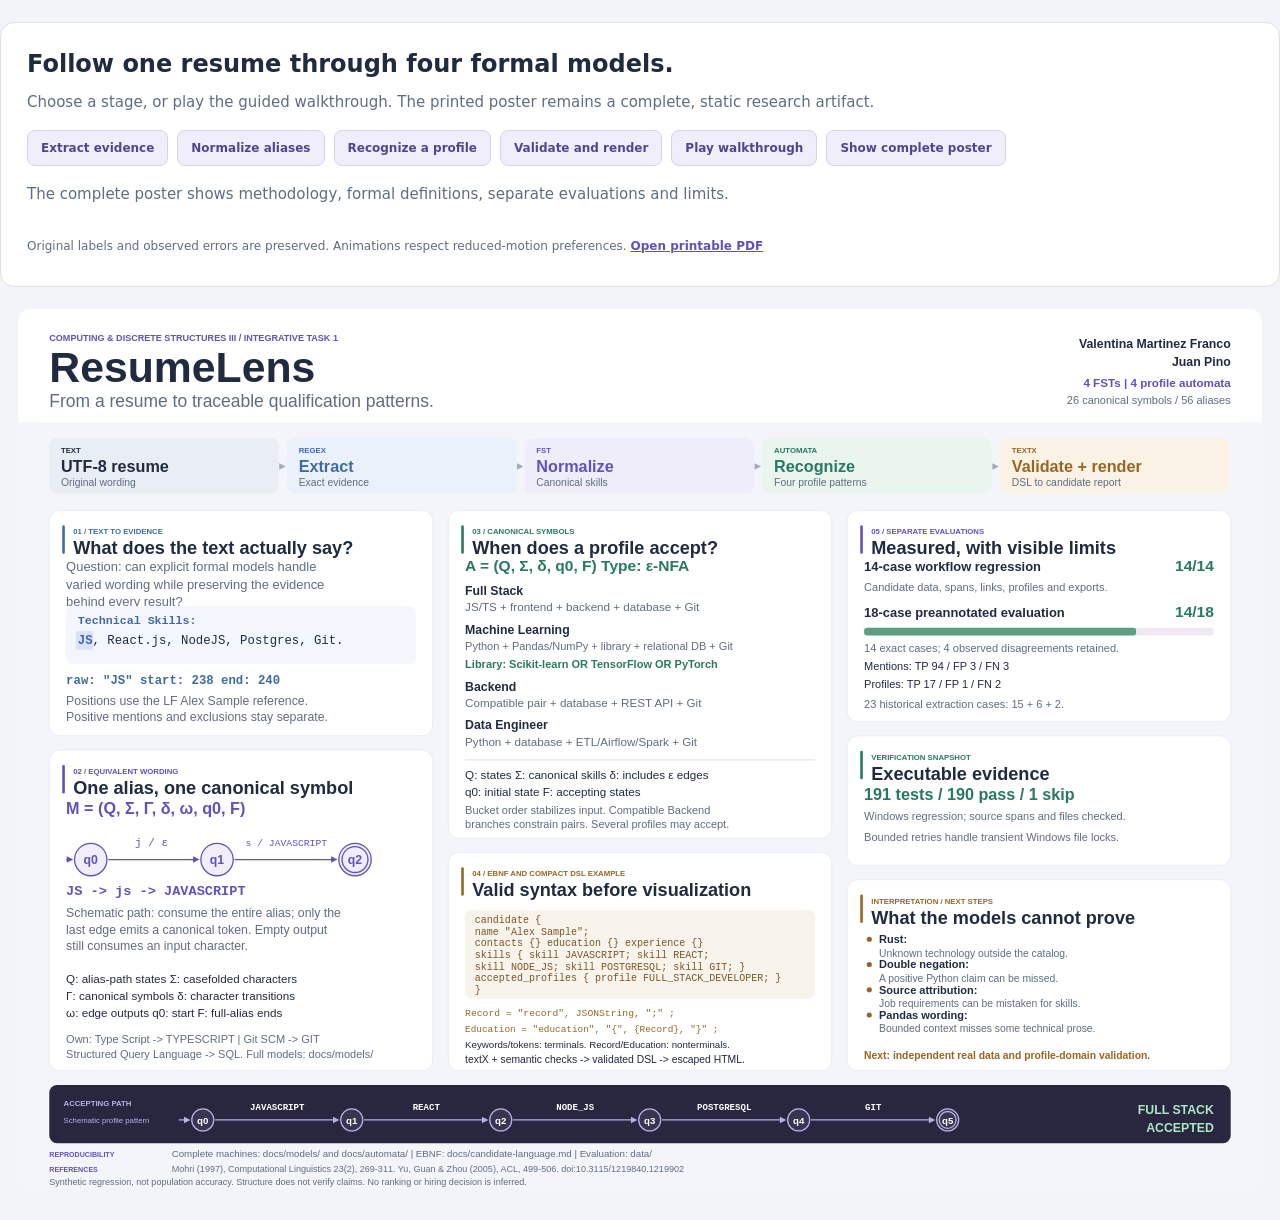
==== docs/poster/resumelens-poster.html @ 61d65e6c "Improve the interface and finalize the research poster" ====
<!doctype html><html lang="en"><head><meta charset="utf-8"><meta name="viewport" content="width=device-width,initial-scale=1"><title>ResumeLens | Research poster walkthrough</title><style>
    *{box-sizing:border-box}body{margin:0;background:#f3f4fa;color:#202b40;font:15px/1.6 system-ui,sans-serif}.controls{max-width:1500px;margin:22px auto;padding:22px 26px;background:white;border:1px solid #dce0eb;border-radius:14px}.controls h1{font-size:24px;margin:0 0 6px}.controls p{margin:7px 0;color:#5f6d82}.buttons{display:flex;flex-wrap:wrap;gap:9px;margin:16px 0}button{font:600 12px system-ui,sans-serif;padding:10px 13px;color:#524491;background:#f1eefb;border:1px solid #d9d1eb;border-radius:8px;cursor:pointer}button[aria-pressed=true]{background:#6052bc;color:white}button:disabled{opacity:.5;cursor:default}:focus-visible{outline:3px solid #33227a;outline-offset:4px}.poster{max-width:1700px;margin:0 auto 25px;padding:0 18px}.poster svg{width:100%;height:auto;background:#f4f5fa;border-radius:12px}.stage-panel{transition:opacity .3s}.has-selection .stage-panel{opacity:.38}.has-selection .stage-panel.is-active{opacity:1}.is-active>rect:first-child{stroke:#6052bc;stroke-width:3}.is-active{animation:highlight 1s ease-out}#stage-note{min-height:48px}.note{font-size:12px}.print-link{color:#6052bc;font-weight:600}@keyframes highlight{from{filter:brightness(1.12)}to{filter:none}}@media(max-width:650px){.controls{margin:12px;padding:18px}.poster{padding:0 8px}.controls h1{font-size:21px}}@media(prefers-reduced-motion:reduce){*{animation:none!important;transition:none!important}}@media print{.controls{display:none}.poster{padding:0;margin:0;max-width:none}.has-selection .stage-panel{opacity:1}.poster svg{border-radius:0}}
    </style></head><body><section class="controls" aria-label="Poster walkthrough"><h1>Follow one resume through four formal models.</h1><p>Choose a stage, or play the guided walkthrough. The printed poster remains a complete, static research artifact.</p><div class="buttons"><button type="button" data-stage="stage-extract" aria-pressed="false">Extract evidence</button><button type="button" data-stage="stage-normalize" aria-pressed="false">Normalize aliases</button><button type="button" data-stage="stage-recognize" aria-pressed="false">Recognize a profile</button><button type="button" data-stage="stage-validate" aria-pressed="false">Validate and render</button><button type="button" id="play">Play walkthrough</button><button type="button" id="overview">Show complete poster</button></div><p id="stage-note" role="status" aria-live="polite">The complete poster shows methodology, formal definitions, separate evaluations and limits.</p><p class="note">Original labels and observed errors are preserved. Animations respect reduced-motion preferences. <a class="print-link" href="resumelens-poster.pdf">Open printable PDF</a></p></section><main class="poster"><svg xmlns="http://www.w3.org/2000/svg" width="594mm" height="420mm" viewBox="0 0 1920 1358" role="img" aria-labelledby="poster-title poster-desc"><title id="poster-title">ResumeLens: from a resume to traceable qualification patterns</title><desc id="poster-desc">Complete research poster with a worked example, regex evidence, FST path, four epsilon-NFA patterns, textX candidate language, separate synthetic evaluation results and verification limits.</desc><rect x="0" y="0" width="1920" height="1358" rx="0" fill="#f4f5fa" stroke="none"/>
<rect x="0" y="0" width="1920" height="175" rx="0" fill="#fff" stroke="none"/>
<text x="48" y="49" font-family="Arial,sans-serif" font-size="14" font-weight="700" fill="#6052bc" text-anchor="start">COMPUTING &amp; DISCRETE STRUCTURES III  /  INTEGRATIVE TASK 1</text>
<text x="48" y="112" font-family="Arial,sans-serif" font-size="66" font-weight="700" fill="#202b40" text-anchor="start">ResumeLens</text>
<text x="48" y="152" font-family="Arial,sans-serif" font-size="27" font-weight="400" fill="#5f6d82" text-anchor="start">From a resume to traceable qualification patterns.</text>
<text x="1872" y="60" font-family="Arial,sans-serif" font-size="19" font-weight="700" fill="#202b40" text-anchor="end">Valentina Martinez Franco</text>
<text x="1872" y="88" font-family="Arial,sans-serif" font-size="19" font-weight="700" fill="#202b40" text-anchor="end">Juan Pino</text>
<text x="1872" y="120" font-family="Arial,sans-serif" font-size="18" font-weight="700" fill="#6052bc" text-anchor="end">4 FSTs  |  4 profile automata</text>
<text x="1872" y="147" font-family="Arial,sans-serif" font-size="17" font-weight="400" fill="#5f6d82" text-anchor="end">26 canonical symbols  /  56 aliases</text>
<rect x="48" y="199" width="354" height="86" rx="12" fill="#e9edf4" stroke="none"/>
<text x="66" y="222" font-family="Arial,sans-serif" font-size="12" font-weight="700" fill="#202b40" text-anchor="start">TEXT</text>
<text x="66" y="251" font-family="Arial,sans-serif" font-size="25" font-weight="700" fill="#202b40" text-anchor="start">UTF-8 resume</text>
<text x="66" y="273" font-family="Arial,sans-serif" font-size="16" font-weight="400" fill="#5f6d82" text-anchor="start">Original wording</text>
<line x1="405" y1="243" x2="404" y2="243" stroke="#a3aabb" stroke-width="2"/>
<polygon points="413,243 403,238 403,248" fill="#a3aabb"/>
<rect x="415" y="199" width="354" height="86" rx="12" fill="#eaf1fb" stroke="none"/>
<text x="433" y="222" font-family="Arial,sans-serif" font-size="12" font-weight="700" fill="#3e6ca2" text-anchor="start">REGEX</text>
<text x="433" y="251" font-family="Arial,sans-serif" font-size="25" font-weight="700" fill="#3e6ca2" text-anchor="start">Extract</text>
<text x="433" y="273" font-family="Arial,sans-serif" font-size="16" font-weight="400" fill="#5f6d82" text-anchor="start">Exact evidence</text>
<line x1="772" y1="243" x2="771" y2="243" stroke="#a3aabb" stroke-width="2"/>
<polygon points="780,243 770,238 770,248" fill="#a3aabb"/>
<rect x="782" y="199" width="354" height="86" rx="12" fill="#f0edfb" stroke="none"/>
<text x="800" y="222" font-family="Arial,sans-serif" font-size="12" font-weight="700" fill="#6052bc" text-anchor="start">FST</text>
<text x="800" y="251" font-family="Arial,sans-serif" font-size="25" font-weight="700" fill="#6052bc" text-anchor="start">Normalize</text>
<text x="800" y="273" font-family="Arial,sans-serif" font-size="16" font-weight="400" fill="#5f6d82" text-anchor="start">Canonical skills</text>
<line x1="1139" y1="243" x2="1138" y2="243" stroke="#a3aabb" stroke-width="2"/>
<polygon points="1147,243 1137,238 1137,248" fill="#a3aabb"/>
<rect x="1149" y="199" width="354" height="86" rx="12" fill="#eaf5ee" stroke="none"/>
<text x="1167" y="222" font-family="Arial,sans-serif" font-size="12" font-weight="700" fill="#287963" text-anchor="start">AUTOMATA</text>
<text x="1167" y="251" font-family="Arial,sans-serif" font-size="25" font-weight="700" fill="#287963" text-anchor="start">Recognize</text>
<text x="1167" y="273" font-family="Arial,sans-serif" font-size="16" font-weight="400" fill="#5f6d82" text-anchor="start">Four profile patterns</text>
<line x1="1506" y1="243" x2="1505" y2="243" stroke="#a3aabb" stroke-width="2"/>
<polygon points="1514,243 1504,238 1504,248" fill="#a3aabb"/>
<rect x="1516" y="199" width="354" height="86" rx="12" fill="#fbf2e6" stroke="none"/>
<text x="1534" y="222" font-family="Arial,sans-serif" font-size="12" font-weight="700" fill="#956724" text-anchor="start">TEXTX</text>
<text x="1534" y="251" font-family="Arial,sans-serif" font-size="25" font-weight="700" fill="#956724" text-anchor="start">Validate + render</text>
<text x="1534" y="273" font-family="Arial,sans-serif" font-size="16" font-weight="400" fill="#5f6d82" text-anchor="start">DSL to candidate report</text>
<g id="stage-extract" class="stage-panel">
<rect x="48" y="311" width="592" height="348" rx="16" fill="#fff" stroke="#e1e5ee"/>
<rect x="68" y="334" width="4" height="44" rx="2" fill="#3e6ca2" stroke="none"/>
<text x="85" y="348" font-family="Arial,sans-serif" font-size="12" font-weight="700" fill="#3e6ca2" text-anchor="start">01  /  TEXT TO EVIDENCE</text>
<text x="85" y="379" font-family="Arial,sans-serif" font-size="28" font-weight="700" fill="#202b40" text-anchor="start">What does the text actually say?</text>
<text x="74" y="405" font-family="Arial,sans-serif" font-size="20" font-weight="400" fill="#5f6d82" text-anchor="start">Question: can explicit formal models handle</text>
<text x="74" y="431.8" font-family="Arial,sans-serif" font-size="20" font-weight="400" fill="#5f6d82" text-anchor="start">varied wording while preserving the evidence</text>
<text x="74" y="458.6" font-family="Arial,sans-serif" font-size="20" font-weight="400" fill="#5f6d82" text-anchor="start">behind every result?</text>
<rect x="74" y="459" width="540" height="89" rx="9" fill="#f3f6fc" stroke="none"/>
<text x="92" y="486" font-family="Consolas,monospace" font-size="18" font-weight="700" fill="#3e6ca2" text-anchor="start">Technical Skills:</text>
<text x="92" y="517" font-family="Consolas,monospace" font-size="19" font-weight="400" fill="#202b40" text-anchor="start">JS, React.js, NodeJS, Postgres, Git.</text>
<rect x="89" y="497" width="27" height="29" rx="3" fill="#dbe2fb" stroke="none"/>
<text x="92" y="517" font-family="Consolas,monospace" font-size="19" font-weight="700" fill="#3e6ca2" text-anchor="start">JS</text>
<text x="74" y="579" font-family="Consolas,monospace" font-size="19" font-weight="700" fill="#3e6ca2" text-anchor="start">raw: &quot;JS&quot;   start: 238   end: 240</text>
<text x="74" y="611" font-family="Arial,sans-serif" font-size="19" font-weight="400" fill="#5f6d82" text-anchor="start">Positions use the LF Alex Sample reference.</text>
<text x="74" y="636.46" font-family="Arial,sans-serif" font-size="19" font-weight="400" fill="#5f6d82" text-anchor="start">Positive mentions and exclusions stay separate.</text>
</g>
<g id="stage-normalize" class="stage-panel">
<rect x="48" y="681" width="592" height="495" rx="16" fill="#fff" stroke="#e1e5ee"/>
<rect x="68" y="704" width="4" height="44" rx="2" fill="#6052bc" stroke="none"/>
<text x="85" y="718" font-family="Arial,sans-serif" font-size="12" font-weight="700" fill="#6052bc" text-anchor="start">02  /  EQUIVALENT WORDING</text>
<text x="85" y="749" font-family="Arial,sans-serif" font-size="28" font-weight="700" fill="#202b40" text-anchor="start">One alias, one canonical symbol</text>
<text x="74" y="780" font-family="Arial,sans-serif" font-size="25" font-weight="700" fill="#6052bc" text-anchor="start">M = (Q, Σ, Γ, δ, ω, q0, F)</text>
<circle cx="112" cy="850" r="25" fill="#f1edfb" stroke="#6052bc" stroke-width="2"/>
<text x="112" y="857" font-family="Arial,sans-serif" font-size="19" font-weight="700" fill="#6052bc" text-anchor="middle">q0</text>
<circle cx="307" cy="850" r="25" fill="#f1edfb" stroke="#6052bc" stroke-width="2"/>
<text x="307" y="857" font-family="Arial,sans-serif" font-size="19" font-weight="700" fill="#6052bc" text-anchor="middle">q1</text>
<circle cx="520" cy="850" r="25" fill="#f1edfb" stroke="#6052bc" stroke-width="2"/>
<circle cx="520" cy="850" r="20" fill="#f1edfb" stroke="#6052bc" stroke-width="2"/>
<text x="520" y="857" font-family="Arial,sans-serif" font-size="19" font-weight="700" fill="#6052bc" text-anchor="middle">q2</text>
<line x1="74" y1="850" x2="76" y2="850" stroke="#6052bc" stroke-width="2"/>
<polygon points="85,850 75,845 75,855" fill="#6052bc"/>
<line x1="139" y1="850" x2="271" y2="850" stroke="#6052bc" stroke-width="2"/>
<polygon points="280,850 270,845 270,855" fill="#6052bc"/>
<line x1="334" y1="850" x2="484" y2="850" stroke="#6052bc" stroke-width="2"/>
<polygon points="493,850 483,845 483,855" fill="#6052bc"/>
<text x="206" y="829" font-family="Consolas,monospace" font-size="17" font-weight="400" fill="#6052bc" text-anchor="middle">j / ε</text>
<text x="414" y="829" font-family="Consolas,monospace" font-size="15" font-weight="400" fill="#6052bc" text-anchor="middle">s / JAVASCRIPT</text>
<text x="74" y="905" font-family="Consolas,monospace" font-size="21" font-weight="700" fill="#6052bc" text-anchor="start">JS -&gt; js -&gt; JAVASCRIPT</text>
<text x="74" y="939" font-family="Arial,sans-serif" font-size="19" font-weight="400" fill="#5f6d82" text-anchor="start">Schematic path: consume the entire alias; only the</text>
<text x="74" y="964.46" font-family="Arial,sans-serif" font-size="19" font-weight="400" fill="#5f6d82" text-anchor="start">last edge emits a canonical token. Empty output</text>
<text x="74" y="989.9200000000001" font-family="Arial,sans-serif" font-size="19" font-weight="400" fill="#5f6d82" text-anchor="start">still consumes an input character.</text>
<text x="74" y="1041" font-family="Arial,sans-serif" font-size="18" font-weight="400" fill="#202b40" text-anchor="start">Q: alias-path states   Σ: casefolded characters</text>
<text x="74" y="1067" font-family="Arial,sans-serif" font-size="18" font-weight="400" fill="#202b40" text-anchor="start">Γ: canonical symbols   δ: character transitions</text>
<text x="74" y="1093" font-family="Arial,sans-serif" font-size="18" font-weight="400" fill="#202b40" text-anchor="start">ω: edge outputs   q0: start   F: full-alias ends</text>
<text x="74" y="1133" font-family="Arial,sans-serif" font-size="17" font-weight="400" fill="#5f6d82" text-anchor="start">Own: Type Script -&gt; TYPESCRIPT | Git SCM -&gt; GIT</text>
<text x="74" y="1157" font-family="Arial,sans-serif" font-size="17" font-weight="400" fill="#5f6d82" text-anchor="start">Structured Query Language -&gt; SQL. Full models: docs/models/</text>
</g>
<g id="stage-recognize" class="stage-panel">
<rect x="664" y="311" width="592" height="506" rx="16" fill="#fff" stroke="#e1e5ee"/>
<rect x="684" y="334" width="4" height="44" rx="2" fill="#287963" stroke="none"/>
<text x="701" y="348" font-family="Arial,sans-serif" font-size="12" font-weight="700" fill="#287963" text-anchor="start">03  /  CANONICAL SYMBOLS</text>
<text x="701" y="379" font-family="Arial,sans-serif" font-size="28" font-weight="700" fill="#202b40" text-anchor="start">When does a profile accept?</text>
<text x="690" y="405" font-family="Arial,sans-serif" font-size="24" font-weight="700" fill="#287963" text-anchor="start">A = (Q, Σ, δ, q0, F)    Type: ε-NFA</text>
<text x="690" y="441" font-family="Arial,sans-serif" font-size="19" font-weight="700" fill="#202b40" text-anchor="start">Full Stack</text>
<text x="690" y="466" font-family="Arial,sans-serif" font-size="18" font-weight="400" fill="#5f6d82" text-anchor="start">JS/TS + frontend + backend + database + Git</text>
<text x="690" y="501" font-family="Arial,sans-serif" font-size="19" font-weight="700" fill="#202b40" text-anchor="start">Machine Learning</text>
<text x="690" y="526" font-family="Arial,sans-serif" font-size="17" font-weight="400" fill="#5f6d82" text-anchor="start">Python + Pandas/NumPy + library + relational DB + Git</text>
<text x="690" y="554" font-family="Arial,sans-serif" font-size="17" font-weight="700" fill="#287963" text-anchor="start">Library: Scikit-learn OR TensorFlow OR PyTorch</text>
<text x="690" y="589" font-family="Arial,sans-serif" font-size="19" font-weight="700" fill="#202b40" text-anchor="start">Backend</text>
<text x="690" y="614" font-family="Arial,sans-serif" font-size="18" font-weight="400" fill="#5f6d82" text-anchor="start">Compatible pair + database + REST API + Git</text>
<text x="690" y="649" font-family="Arial,sans-serif" font-size="19" font-weight="700" fill="#202b40" text-anchor="start">Data Engineer</text>
<text x="690" y="674" font-family="Arial,sans-serif" font-size="18" font-weight="400" fill="#5f6d82" text-anchor="start">Python + database + ETL/Airflow/Spark + Git</text>
<line x1="690" y1="696" x2="1230" y2="696" stroke="#dfe8e4" stroke-width="2"/>
<text x="690" y="725" font-family="Arial,sans-serif" font-size="18" font-weight="400" fill="#202b40" text-anchor="start">Q: states  Σ: canonical skills  δ: includes ε edges</text>
<text x="690" y="752" font-family="Arial,sans-serif" font-size="18" font-weight="400" fill="#202b40" text-anchor="start">q0: initial state  F: accepting states</text>
<text x="690" y="779" font-family="Arial,sans-serif" font-size="17" font-weight="400" fill="#5f6d82" text-anchor="start">Bucket order stabilizes input. Compatible Backend</text>
<text x="690" y="801.78" font-family="Arial,sans-serif" font-size="17" font-weight="400" fill="#5f6d82" text-anchor="start">branches constrain pairs. Several profiles may accept.</text>
</g>
<g id="stage-validate" class="stage-panel">
<rect x="664" y="839" width="592" height="337" rx="16" fill="#fff" stroke="#e1e5ee"/>
<rect x="684" y="862" width="4" height="44" rx="2" fill="#956724" stroke="none"/>
<text x="701" y="876" font-family="Arial,sans-serif" font-size="12" font-weight="700" fill="#956724" text-anchor="start">04  /  EBNF AND COMPACT DSL EXAMPLE</text>
<text x="701" y="907" font-family="Arial,sans-serif" font-size="28" font-weight="700" fill="#202b40" text-anchor="start">Valid syntax before visualization</text>
<rect x="690" y="928" width="540" height="137" rx="9" fill="#f8f3eb" stroke="none"/>
<text x="705" y="948" font-family="Consolas,monospace" font-size="15.5" font-weight="400" fill="#795729" text-anchor="start">candidate {</text>
<text x="705" y="966" font-family="Consolas,monospace" font-size="15.5" font-weight="400" fill="#795729" text-anchor="start">  name &quot;Alex Sample&quot;;</text>
<text x="705" y="984" font-family="Consolas,monospace" font-size="15.5" font-weight="400" fill="#795729" text-anchor="start">  contacts {} education {} experience {}</text>
<text x="705" y="1002" font-family="Consolas,monospace" font-size="15.5" font-weight="400" fill="#795729" text-anchor="start">  skills { skill JAVASCRIPT; skill REACT;</text>
<text x="705" y="1020" font-family="Consolas,monospace" font-size="15.5" font-weight="400" fill="#795729" text-anchor="start">    skill NODE_JS; skill POSTGRESQL; skill GIT; }</text>
<text x="705" y="1038" font-family="Consolas,monospace" font-size="15.5" font-weight="400" fill="#795729" text-anchor="start">  accepted_profiles { profile FULL_STACK_DEVELOPER; }</text>
<text x="705" y="1056" font-family="Consolas,monospace" font-size="15.5" font-weight="400" fill="#795729" text-anchor="start">}</text>
<text x="690" y="1091" font-family="Consolas,monospace" font-size="15" font-weight="400" fill="#956724" text-anchor="start">Record = &quot;record&quot;, JSONString, &quot;;&quot; ;</text>
<text x="690" y="1116" font-family="Consolas,monospace" font-size="14.5" font-weight="400" fill="#956724" text-anchor="start">Education = &quot;education&quot;, &quot;{&quot;, {Record}, &quot;}&quot; ;</text>
<text x="690" y="1141" font-family="Arial,sans-serif" font-size="15" font-weight="400" fill="#202b40" text-anchor="start">Keywords/tokens: terminals. Record/Education: nonterminals.</text>
<text x="690" y="1164" font-family="Arial,sans-serif" font-size="16" font-weight="400" fill="#202b40" text-anchor="start">textX + semantic checks -&gt; validated DSL -&gt; escaped HTML.</text>
</g>
<rect x="1280" y="311" width="592" height="326" rx="16" fill="#fff" stroke="#e1e5ee"/>
<rect x="1300" y="334" width="4" height="44" rx="2" fill="#6052bc" stroke="none"/>
<text x="1317" y="348" font-family="Arial,sans-serif" font-size="12" font-weight="700" fill="#6052bc" text-anchor="start">05  /  SEPARATE EVALUATIONS</text>
<text x="1317" y="379" font-family="Arial,sans-serif" font-size="28" font-weight="700" fill="#202b40" text-anchor="start">Measured, with visible limits</text>
<text x="1306" y="405" font-family="Arial,sans-serif" font-size="20" font-weight="700" fill="#202b40" text-anchor="start">14-case workflow regression</text>
<text x="1846" y="405" font-family="Arial,sans-serif" font-size="24" font-weight="700" fill="#287963" text-anchor="end">14/14</text>
<text x="1306" y="435" font-family="Arial,sans-serif" font-size="17" font-weight="400" fill="#5f6d82" text-anchor="start">Candidate data, spans, links, profiles and exports.</text>
<text x="1306" y="475" font-family="Arial,sans-serif" font-size="20" font-weight="700" fill="#202b40" text-anchor="start">18-case preannotated evaluation</text>
<text x="1846" y="475" font-family="Arial,sans-serif" font-size="24" font-weight="700" fill="#287963" text-anchor="end">14/18</text>
<rect x="1306" y="492" width="540" height="12" rx="5" fill="#efeaf2" stroke="none"/>
<rect x="1306" y="492" width="420.0" height="12" rx="5" fill="#5ca080" stroke="none"/>
<text x="1306" y="529" font-family="Arial,sans-serif" font-size="17" font-weight="400" fill="#5f6d82" text-anchor="start">14 exact cases; 4 observed disagreements retained.</text>
<text x="1306" y="558" font-family="Arial,sans-serif" font-size="17" font-weight="400" fill="#202b40" text-anchor="start">Mentions: TP 94 / FP 3 / FN 3</text>
<text x="1306" y="585" font-family="Arial,sans-serif" font-size="17" font-weight="400" fill="#202b40" text-anchor="start">Profiles: TP 17 / FP 1 / FN 2</text>
<text x="1306" y="616" font-family="Arial,sans-serif" font-size="17" font-weight="400" fill="#5f6d82" text-anchor="start">23 historical extraction cases: 15 + 6 + 2.</text>
<rect x="1280" y="659" width="592" height="200" rx="16" fill="#fff" stroke="#e1e5ee"/>
<rect x="1300" y="682" width="4" height="44" rx="2" fill="#287963" stroke="none"/>
<text x="1317" y="696" font-family="Arial,sans-serif" font-size="12" font-weight="700" fill="#287963" text-anchor="start">VERIFICATION SNAPSHOT</text>
<text x="1317" y="727" font-family="Arial,sans-serif" font-size="28" font-weight="700" fill="#202b40" text-anchor="start">Executable evidence</text>
<text x="1306" y="758" font-family="Arial,sans-serif" font-size="25" font-weight="700" fill="#287963" text-anchor="start">191 tests  /  190 pass  /  1 skip</text>
<text x="1306" y="789" font-family="Arial,sans-serif" font-size="17" font-weight="400" fill="#5f6d82" text-anchor="start">Windows regression; source spans and files checked.</text>
<text x="1306" y="821" font-family="Arial,sans-serif" font-size="17" font-weight="400" fill="#5f6d82" text-anchor="start">Bounded retries handle transient Windows file locks.</text>
<rect x="1280" y="881" width="592" height="295" rx="16" fill="#fff" stroke="#e1e5ee"/>
<rect x="1300" y="904" width="4" height="44" rx="2" fill="#956724" stroke="none"/>
<text x="1317" y="918" font-family="Arial,sans-serif" font-size="12" font-weight="700" fill="#956724" text-anchor="start">INTERPRETATION  /  NEXT STEPS</text>
<text x="1317" y="949" font-family="Arial,sans-serif" font-size="28" font-weight="700" fill="#202b40" text-anchor="start">What the models cannot prove</text>
<circle cx="1314" cy="973" r="4" fill="#956724" stroke="none" stroke-width="2"/>
<text x="1329" y="979" font-family="Arial,sans-serif" font-size="17" font-weight="700" fill="#202b40" text-anchor="start">Rust:</text>
<text x="1329" y="1000" font-family="Arial,sans-serif" font-size="16" font-weight="400" fill="#5f6d82" text-anchor="start">Unknown technology outside the catalog.</text>
<circle cx="1314" cy="1012" r="4" fill="#956724" stroke="none" stroke-width="2"/>
<text x="1329" y="1018" font-family="Arial,sans-serif" font-size="17" font-weight="700" fill="#202b40" text-anchor="start">Double negation:</text>
<text x="1329" y="1039" font-family="Arial,sans-serif" font-size="16" font-weight="400" fill="#5f6d82" text-anchor="start">A positive Python claim can be missed.</text>
<circle cx="1314" cy="1051" r="4" fill="#956724" stroke="none" stroke-width="2"/>
<text x="1329" y="1057" font-family="Arial,sans-serif" font-size="17" font-weight="700" fill="#202b40" text-anchor="start">Source attribution:</text>
<text x="1329" y="1078" font-family="Arial,sans-serif" font-size="16" font-weight="400" fill="#5f6d82" text-anchor="start">Job requirements can be mistaken for skills.</text>
<circle cx="1314" cy="1090" r="4" fill="#956724" stroke="none" stroke-width="2"/>
<text x="1329" y="1096" font-family="Arial,sans-serif" font-size="17" font-weight="700" fill="#202b40" text-anchor="start">Pandas wording:</text>
<text x="1329" y="1117" font-family="Arial,sans-serif" font-size="16" font-weight="400" fill="#5f6d82" text-anchor="start">Bounded context misses some technical prose.</text>
<text x="1306" y="1158" font-family="Arial,sans-serif" font-size="16" font-weight="700" fill="#956724" text-anchor="start">Next: independent real data and profile-domain validation.</text>
<rect x="48" y="1198" width="1824" height="90" rx="12" fill="#29273f" stroke="none"/>
<text x="70" y="1231" font-family="Arial,sans-serif" font-size="12" font-weight="700" fill="#b8b0e4" text-anchor="start">ACCEPTING PATH</text>
<text x="70" y="1257" font-family="Arial,sans-serif" font-size="12" font-weight="400" fill="#b8b0e4" text-anchor="start">Schematic profile pattern</text>
<line x1="248" y1="1252" x2="257" y2="1252" stroke="#b8b0e4" stroke-width="2"/>
<polygon points="266,1252 256,1247 256,1257" fill="#b8b0e4"/>
<circle cx="285" cy="1252" r="17" fill="#393551" stroke="#b8b0e4" stroke-width="2"/>
<text x="285" y="1258" font-family="Arial,sans-serif" font-size="15" font-weight="700" fill="#fff" text-anchor="middle">q0</text>
<line x1="304" y1="1252" x2="487" y2="1252" stroke="#b8b0e4" stroke-width="2"/>
<polygon points="496,1252 486,1247 486,1257" fill="#b8b0e4"/>
<text x="400.0" y="1237" font-family="Consolas,monospace" font-size="14" font-weight="700" fill="#fff" text-anchor="middle">JAVASCRIPT</text>
<circle cx="515" cy="1252" r="17" fill="#393551" stroke="#b8b0e4" stroke-width="2"/>
<text x="515" y="1258" font-family="Arial,sans-serif" font-size="15" font-weight="700" fill="#fff" text-anchor="middle">q1</text>
<line x1="534" y1="1252" x2="717" y2="1252" stroke="#b8b0e4" stroke-width="2"/>
<polygon points="726,1252 716,1247 716,1257" fill="#b8b0e4"/>
<text x="630.0" y="1237" font-family="Consolas,monospace" font-size="14" font-weight="700" fill="#fff" text-anchor="middle">REACT</text>
<circle cx="745" cy="1252" r="17" fill="#393551" stroke="#b8b0e4" stroke-width="2"/>
<text x="745" y="1258" font-family="Arial,sans-serif" font-size="15" font-weight="700" fill="#fff" text-anchor="middle">q2</text>
<line x1="764" y1="1252" x2="947" y2="1252" stroke="#b8b0e4" stroke-width="2"/>
<polygon points="956,1252 946,1247 946,1257" fill="#b8b0e4"/>
<text x="860.0" y="1237" font-family="Consolas,monospace" font-size="14" font-weight="700" fill="#fff" text-anchor="middle">NODE_JS</text>
<circle cx="975" cy="1252" r="17" fill="#393551" stroke="#b8b0e4" stroke-width="2"/>
<text x="975" y="1258" font-family="Arial,sans-serif" font-size="15" font-weight="700" fill="#fff" text-anchor="middle">q3</text>
<line x1="994" y1="1252" x2="1177" y2="1252" stroke="#b8b0e4" stroke-width="2"/>
<polygon points="1186,1252 1176,1247 1176,1257" fill="#b8b0e4"/>
<text x="1090.0" y="1237" font-family="Consolas,monospace" font-size="14" font-weight="700" fill="#fff" text-anchor="middle">POSTGRESQL</text>
<circle cx="1205" cy="1252" r="17" fill="#393551" stroke="#b8b0e4" stroke-width="2"/>
<text x="1205" y="1258" font-family="Arial,sans-serif" font-size="15" font-weight="700" fill="#fff" text-anchor="middle">q4</text>
<line x1="1224" y1="1252" x2="1407" y2="1252" stroke="#b8b0e4" stroke-width="2"/>
<polygon points="1416,1252 1406,1247 1406,1257" fill="#b8b0e4"/>
<text x="1320.0" y="1237" font-family="Consolas,monospace" font-size="14" font-weight="700" fill="#fff" text-anchor="middle">GIT</text>
<circle cx="1435" cy="1252" r="17" fill="#393551" stroke="#b8b0e4" stroke-width="2"/>
<circle cx="1435" cy="1252" r="13" fill="#393551" stroke="#b8b0e4" stroke-width="2"/>
<text x="1435" y="1258" font-family="Arial,sans-serif" font-size="15" font-weight="700" fill="#fff" text-anchor="middle">q5</text>
<text x="1846" y="1243" font-family="Arial,sans-serif" font-size="19" font-weight="700" fill="#aee6c6" text-anchor="end">FULL STACK</text>
<text x="1846" y="1270" font-family="Arial,sans-serif" font-size="19" font-weight="700" fill="#aee6c6" text-anchor="end">ACCEPTED</text>
<text x="48" y="1309" font-family="Arial,sans-serif" font-size="11" font-weight="700" fill="#6052bc" text-anchor="start">REPRODUCIBILITY</text>
<text x="237" y="1309" font-family="Arial,sans-serif" font-size="15" font-weight="400" fill="#5f6d82" text-anchor="start">Complete machines: docs/models/ and docs/automata/ | EBNF: docs/candidate-language.md | Evaluation: data/</text>
<text x="48" y="1332" font-family="Arial,sans-serif" font-size="11" font-weight="700" fill="#6052bc" text-anchor="start">REFERENCES</text>
<text x="237" y="1332" font-family="Arial,sans-serif" font-size="14" font-weight="400" fill="#5f6d82" text-anchor="start">Mohri (1997), Computational Linguistics 23(2), 269-311. Yu, Guan &amp; Zhou (2005), ACL, 499-506. doi:10.3115/1219840.1219902</text>
<text x="48" y="1353" font-family="Arial,sans-serif" font-size="14" font-weight="400" fill="#5f6d82" text-anchor="start">Synthetic regression, not population accuracy. Structure does not verify claims. No ranking or hiring decision is inferred.</text></svg></main><script>
    const stages=[["stage-extract", "Extract evidence", "Regex identifies explicit mentions. JS retains its exact span in the Alex Sample text. Negated or ambiguous mentions are kept separately."], ["stage-normalize", "Normalize aliases", "Follow j and s through an illustrative FST path. The final edge emits JAVASCRIPT only after the alias has been consumed."], ["stage-recognize", "Recognize a profile", "Canonical bucket order prepares the skills for an epsilon-NFA. Every required group must be seen. Backend pairs use compatible branches."], ["stage-validate", "Validate and render", "The EBNF defines repeated records. textX checks syntax; semantic checks verify profile claims. The validated specification becomes escaped HTML."]];let index=0,timer=null;const buttons=[...document.querySelectorAll('[data-stage]')],play=document.querySelector('#play'),note=document.querySelector('#stage-note');const reduced=matchMedia('(prefers-reduced-motion: reduce)');
    function stop(){clearInterval(timer);timer=null;play.textContent='Play walkthrough'}
    function select(i){index=i;document.querySelector('.poster').classList.add('has-selection');stages.forEach((stage,j)=>{document.getElementById(stage[0]).classList.toggle('is-active',i===j);buttons[j].setAttribute('aria-pressed',String(i===j))});note.textContent=stages[i][1]+': '+stages[i][2]}
    buttons.forEach((button,i)=>button.addEventListener('click',()=>{stop();select(i)}));play.addEventListener('click',()=>{if(timer){stop();return}if(reduced.matches)return;select(index);play.textContent='Pause walkthrough';timer=setInterval(()=>select((index+1)%stages.length),6500)});
    document.querySelector('#overview').addEventListener('click',()=>{stop();document.querySelector('.poster').classList.remove('has-selection');stages.forEach((stage,i)=>{document.getElementById(stage[0]).classList.remove('is-active');buttons[i].setAttribute('aria-pressed','false')});note.textContent='Complete poster: methodology, formal definitions, separate evaluations and limits.'});
    function motion(){if(reduced.matches)stop();play.disabled=reduced.matches}reduced.addEventListener('change',motion);motion();document.addEventListener('visibilitychange',()=>{if(document.hidden)stop()});
    </script></body></html>
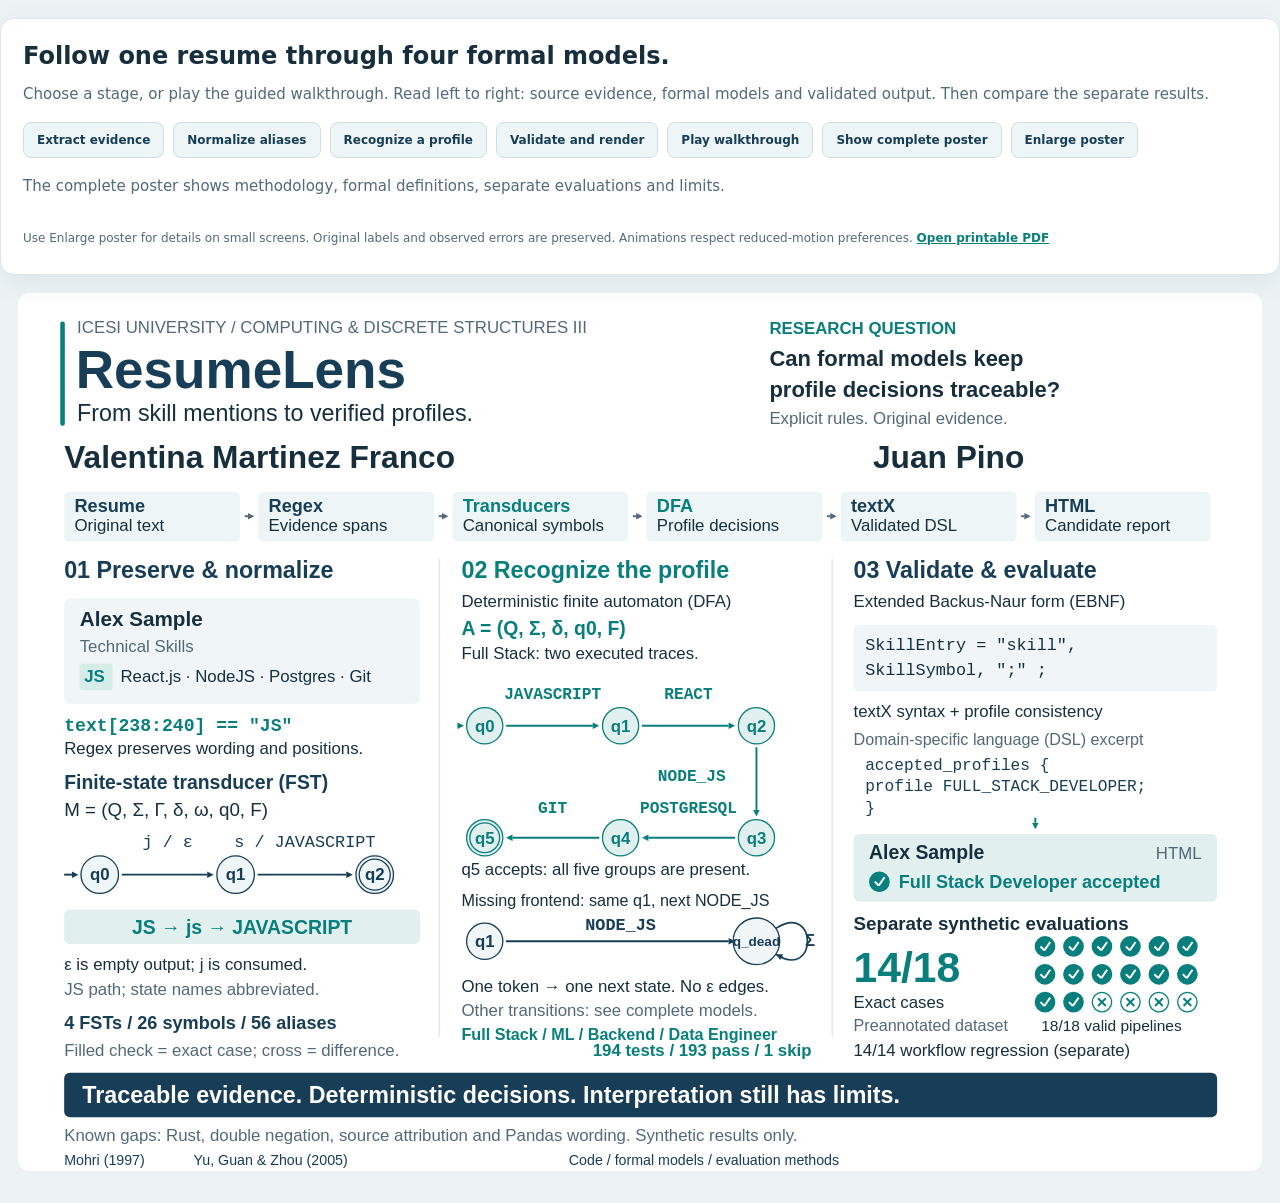
==== commit 55543cb4: "Improve profile matching and the poster" ====
--- a/docs/poster/resumelens-poster.html
+++ b/docs/poster/resumelens-poster.html
@@ -1,212 +1,269 @@
 <!doctype html><html lang="en"><head><meta charset="utf-8"><meta name="viewport" content="width=device-width,initial-scale=1"><title>ResumeLens | Research poster walkthrough</title><style>
-    *{box-sizing:border-box}body{margin:0;background:#f3f4fa;color:#202b40;font:15px/1.6 system-ui,sans-serif}.controls{max-width:1500px;margin:22px auto;padding:22px 26px;background:white;border:1px solid #dce0eb;border-radius:14px}.controls h1{font-size:24px;margin:0 0 6px}.controls p{margin:7px 0;color:#5f6d82}.buttons{display:flex;flex-wrap:wrap;gap:9px;margin:16px 0}button{font:600 12px system-ui,sans-serif;padding:10px 13px;color:#524491;background:#f1eefb;border:1px solid #d9d1eb;border-radius:8px;cursor:pointer}button[aria-pressed=true]{background:#6052bc;color:white}button:disabled{opacity:.5;cursor:default}:focus-visible{outline:3px solid #33227a;outline-offset:4px}.poster{max-width:1700px;margin:0 auto 25px;padding:0 18px}.poster svg{width:100%;height:auto;background:#f4f5fa;border-radius:12px}.stage-panel{transition:opacity .3s}.has-selection .stage-panel{opacity:.38}.has-selection .stage-panel.is-active{opacity:1}.is-active>rect:first-child{stroke:#6052bc;stroke-width:3}.is-active{animation:highlight 1s ease-out}#stage-note{min-height:48px}.note{font-size:12px}.print-link{color:#6052bc;font-weight:600}@keyframes highlight{from{filter:brightness(1.12)}to{filter:none}}@media(max-width:650px){.controls{margin:12px;padding:18px}.poster{padding:0 8px}.controls h1{font-size:21px}}@media(prefers-reduced-motion:reduce){*{animation:none!important;transition:none!important}}@media print{.controls{display:none}.poster{padding:0;margin:0;max-width:none}.has-selection .stage-panel{opacity:1}.poster svg{border-radius:0}}
-    </style></head><body><section class="controls" aria-label="Poster walkthrough"><h1>Follow one resume through four formal models.</h1><p>Choose a stage, or play the guided walkthrough. The printed poster remains a complete, static research artifact.</p><div class="buttons"><button type="button" data-stage="stage-extract" aria-pressed="false">Extract evidence</button><button type="button" data-stage="stage-normalize" aria-pressed="false">Normalize aliases</button><button type="button" data-stage="stage-recognize" aria-pressed="false">Recognize a profile</button><button type="button" data-stage="stage-validate" aria-pressed="false">Validate and render</button><button type="button" id="play">Play walkthrough</button><button type="button" id="overview">Show complete poster</button></div><p id="stage-note" role="status" aria-live="polite">The complete poster shows methodology, formal definitions, separate evaluations and limits.</p><p class="note">Original labels and observed errors are preserved. Animations respect reduced-motion preferences. <a class="print-link" href="resumelens-poster.pdf">Open printable PDF</a></p></section><main class="poster"><svg xmlns="http://www.w3.org/2000/svg" width="594mm" height="420mm" viewBox="0 0 1920 1358" role="img" aria-labelledby="poster-title poster-desc"><title id="poster-title">ResumeLens: from a resume to traceable qualification patterns</title><desc id="poster-desc">Complete research poster with a worked example, regex evidence, FST path, four epsilon-NFA patterns, textX candidate language, separate synthetic evaluation results and verification limits.</desc><rect x="0" y="0" width="1920" height="1358" rx="0" fill="#f4f5fa" stroke="none"/>
-<rect x="0" y="0" width="1920" height="175" rx="0" fill="#fff" stroke="none"/>
-<text x="48" y="49" font-family="Arial,sans-serif" font-size="14" font-weight="700" fill="#6052bc" text-anchor="start">COMPUTING &amp; DISCRETE STRUCTURES III  /  INTEGRATIVE TASK 1</text>
-<text x="48" y="112" font-family="Arial,sans-serif" font-size="66" font-weight="700" fill="#202b40" text-anchor="start">ResumeLens</text>
-<text x="48" y="152" font-family="Arial,sans-serif" font-size="27" font-weight="400" fill="#5f6d82" text-anchor="start">From a resume to traceable qualification patterns.</text>
-<text x="1872" y="60" font-family="Arial,sans-serif" font-size="19" font-weight="700" fill="#202b40" text-anchor="end">Valentina Martinez Franco</text>
-<text x="1872" y="88" font-family="Arial,sans-serif" font-size="19" font-weight="700" fill="#202b40" text-anchor="end">Juan Pino</text>
-<text x="1872" y="120" font-family="Arial,sans-serif" font-size="18" font-weight="700" fill="#6052bc" text-anchor="end">4 FSTs  |  4 profile automata</text>
-<text x="1872" y="147" font-family="Arial,sans-serif" font-size="17" font-weight="400" fill="#5f6d82" text-anchor="end">26 canonical symbols  /  56 aliases</text>
-<rect x="48" y="199" width="354" height="86" rx="12" fill="#e9edf4" stroke="none"/>
-<text x="66" y="222" font-family="Arial,sans-serif" font-size="12" font-weight="700" fill="#202b40" text-anchor="start">TEXT</text>
-<text x="66" y="251" font-family="Arial,sans-serif" font-size="25" font-weight="700" fill="#202b40" text-anchor="start">UTF-8 resume</text>
-<text x="66" y="273" font-family="Arial,sans-serif" font-size="16" font-weight="400" fill="#5f6d82" text-anchor="start">Original wording</text>
-<line x1="405" y1="243" x2="404" y2="243" stroke="#a3aabb" stroke-width="2"/>
-<polygon points="413,243 403,238 403,248" fill="#a3aabb"/>
-<rect x="415" y="199" width="354" height="86" rx="12" fill="#eaf1fb" stroke="none"/>
-<text x="433" y="222" font-family="Arial,sans-serif" font-size="12" font-weight="700" fill="#3e6ca2" text-anchor="start">REGEX</text>
-<text x="433" y="251" font-family="Arial,sans-serif" font-size="25" font-weight="700" fill="#3e6ca2" text-anchor="start">Extract</text>
-<text x="433" y="273" font-family="Arial,sans-serif" font-size="16" font-weight="400" fill="#5f6d82" text-anchor="start">Exact evidence</text>
-<line x1="772" y1="243" x2="771" y2="243" stroke="#a3aabb" stroke-width="2"/>
-<polygon points="780,243 770,238 770,248" fill="#a3aabb"/>
-<rect x="782" y="199" width="354" height="86" rx="12" fill="#f0edfb" stroke="none"/>
-<text x="800" y="222" font-family="Arial,sans-serif" font-size="12" font-weight="700" fill="#6052bc" text-anchor="start">FST</text>
-<text x="800" y="251" font-family="Arial,sans-serif" font-size="25" font-weight="700" fill="#6052bc" text-anchor="start">Normalize</text>
-<text x="800" y="273" font-family="Arial,sans-serif" font-size="16" font-weight="400" fill="#5f6d82" text-anchor="start">Canonical skills</text>
-<line x1="1139" y1="243" x2="1138" y2="243" stroke="#a3aabb" stroke-width="2"/>
-<polygon points="1147,243 1137,238 1137,248" fill="#a3aabb"/>
-<rect x="1149" y="199" width="354" height="86" rx="12" fill="#eaf5ee" stroke="none"/>
-<text x="1167" y="222" font-family="Arial,sans-serif" font-size="12" font-weight="700" fill="#287963" text-anchor="start">AUTOMATA</text>
-<text x="1167" y="251" font-family="Arial,sans-serif" font-size="25" font-weight="700" fill="#287963" text-anchor="start">Recognize</text>
-<text x="1167" y="273" font-family="Arial,sans-serif" font-size="16" font-weight="400" fill="#5f6d82" text-anchor="start">Four profile patterns</text>
-<line x1="1506" y1="243" x2="1505" y2="243" stroke="#a3aabb" stroke-width="2"/>
-<polygon points="1514,243 1504,238 1504,248" fill="#a3aabb"/>
-<rect x="1516" y="199" width="354" height="86" rx="12" fill="#fbf2e6" stroke="none"/>
-<text x="1534" y="222" font-family="Arial,sans-serif" font-size="12" font-weight="700" fill="#956724" text-anchor="start">TEXTX</text>
-<text x="1534" y="251" font-family="Arial,sans-serif" font-size="25" font-weight="700" fill="#956724" text-anchor="start">Validate + render</text>
-<text x="1534" y="273" font-family="Arial,sans-serif" font-size="16" font-weight="400" fill="#5f6d82" text-anchor="start">DSL to candidate report</text>
+    *{box-sizing:border-box}body{margin:0;background:#edf3f5;color:#172f3d;font:15px/1.6 system-ui,sans-serif}.controls{position:sticky;top:10px;z-index:5;max-width:1500px;margin:18px auto;padding:18px 22px;background:white;box-shadow:0 8px 30px #173d5612;border:1px solid #dce5e9;border-radius:14px}.controls h1{font-size:24px;margin:0 0 6px}.controls p{margin:7px 0;color:#536977}.buttons{display:flex;flex-wrap:wrap;gap:9px;margin:16px 0}button{font:600 12px system-ui,sans-serif;padding:10px 13px;color:#183d56;background:#eef5f6;border:1px solid #cddfe5;border-radius:8px;cursor:pointer}button[aria-pressed=true]{background:#087f7c;color:white}button:disabled{opacity:.5;cursor:default}:focus-visible{outline:3px solid #183d56;outline-offset:4px}.poster{max-width:1500px;margin:0 auto 25px;padding:0 18px}.enlarged .poster{width:1956px;max-width:none;margin-left:0;margin-right:0}.poster svg{width:100%;height:auto;background:#fff;border-radius:12px}.stage-panel{transition:opacity .3s}.has-selection .stage-panel{opacity:.38}.has-selection .stage-panel.is-active{opacity:1}.is-active>rect:first-child{stroke:#087f7c;stroke-width:3}.is-active{animation:highlight 1s ease-out}#stage-note{min-height:48px}.note{font-size:12px}.print-link{color:#087f7c;font-weight:600}@keyframes highlight{from{filter:brightness(1.12)}to{filter:none}}@media(max-width:650px){.controls{margin:12px;padding:18px}.poster{padding:0 8px}.controls h1{font-size:21px}}@media(prefers-reduced-motion:reduce){*{animation:none!important;transition:none!important}}@page{size:A1 landscape;margin:0}@media print{.controls{display:none}.enlarged .poster{width:auto;max-width:none}.poster{padding:0;margin:0;max-width:none}.has-selection .stage-panel{opacity:1}.poster svg{border-radius:0}}
+    </style></head><body><section class="controls" aria-label="Poster walkthrough"><h1>Follow one resume through four formal models.</h1><p>Choose a stage, or play the guided walkthrough. Read left to right: source evidence, formal models and validated output. Then compare the separate results.</p><div class="buttons"><button type="button" data-stage="stage-extract" aria-pressed="false">Extract evidence</button><button type="button" data-stage="stage-normalize" aria-pressed="false">Normalize aliases</button><button type="button" data-stage="stage-recognize" aria-pressed="false">Recognize a profile</button><button type="button" data-stage="stage-validate" aria-pressed="false">Validate and render</button><button type="button" id="play">Play walkthrough</button><button type="button" id="overview">Show complete poster</button><button type="button" id="enlarge" aria-pressed="false">Enlarge poster</button></div><p id="stage-note" role="status" aria-live="polite">The complete poster shows methodology, formal definitions, separate evaluations and limits.</p><p class="note">Use Enlarge poster for details on small screens. Original labels and observed errors are preserved. Animations respect reduced-motion preferences. <a class="print-link" href="resumelens-poster.pdf">Open printable PDF</a></p></section><main class="poster"><svg xmlns="http://www.w3.org/2000/svg" width="841mm" height="594mm" viewBox="0 0 1920 1358" role="img" aria-labelledby="poster-title poster-desc"><title id="poster-title">ResumeLens: traceable evidence and deterministic profile recognition</title><desc id="poster-desc">Three-column research poster with a worked resume, an alias transducer path, accepted and rejected DFA traces, a grammar rule, a validated candidate report and separate synthetic evaluation results.</desc><rect x="0" y="0" width="1920" height="1358" rx="0" fill="#fff" stroke="none"/>
+<rect x="64" y="44" width="7" height="161" rx="3" fill="#087f7c" stroke="none"/>
+<text x="90" y="62" font-family="Arial,sans-serif" font-size="26" font-weight="400" fill="#536977" text-anchor="start">ICESI UNIVERSITY / COMPUTING &amp; DISCRETE STRUCTURES III</text>
+<text x="88" y="147" font-family="Arial,sans-serif" font-size="82" font-weight="700" fill="#183d56" text-anchor="start">ResumeLens</text>
+<text x="90" y="198" font-family="Arial,sans-serif" font-size="36" font-weight="400" fill="#172f3d" text-anchor="start">From skill mentions to verified profiles.</text>
+<text x="1160" y="63" font-family="Arial,sans-serif" font-size="26" font-weight="700" fill="#087f7c" text-anchor="start">RESEARCH QUESTION</text>
+<text x="1160" y="113" font-family="Arial,sans-serif" font-size="34" font-weight="700" fill="#172f3d" text-anchor="start">Can formal models keep</text>
+<text x="1160" y="160" font-family="Arial,sans-serif" font-size="34" font-weight="700" fill="#172f3d" text-anchor="start">profile decisions traceable?</text>
+<text x="1160" y="202" font-family="Arial,sans-serif" font-size="26" font-weight="400" fill="#536977" text-anchor="start">Explicit rules. Original evidence.</text>
+<text x="70" y="270" font-family="Arial,sans-serif" font-size="49" font-weight="700" fill="#172f3d" text-anchor="start">Valentina Martinez Franco</text>
+<text x="1320" y="270" font-family="Arial,sans-serif" font-size="49" font-weight="700" fill="#172f3d" text-anchor="start">Juan Pino</text>
+<rect x="70" y="307" width="272" height="77" rx="8" fill="#eef5f6" stroke="none"/>
+<text x="86" y="338" font-family="Arial,sans-serif" font-size="28" font-weight="700" fill="#183d56" text-anchor="start">Resume</text>
+<text x="86" y="368" font-family="Arial,sans-serif" font-size="26" font-weight="400" fill="#172f3d" text-anchor="start">Original text</text>
+<line x1="349" y1="345" x2="354.0" y2="345.0" stroke="#536977" stroke-width="3"/>
+<polygon points="364,345 354.0,350.0 354.0,340.0" fill="#536977"/>
+<rect x="370" y="307" width="272" height="77" rx="8" fill="#eef5f6" stroke="none"/>
+<text x="386" y="338" font-family="Arial,sans-serif" font-size="28" font-weight="700" fill="#183d56" text-anchor="start">Regex</text>
+<text x="386" y="368" font-family="Arial,sans-serif" font-size="26" font-weight="400" fill="#172f3d" text-anchor="start">Evidence spans</text>
+<line x1="649" y1="345" x2="654.0" y2="345.0" stroke="#536977" stroke-width="3"/>
+<polygon points="664,345 654.0,350.0 654.0,340.0" fill="#536977"/>
+<rect x="670" y="307" width="272" height="77" rx="8" fill="#eef5f6" stroke="none"/>
+<text x="686" y="338" font-family="Arial,sans-serif" font-size="28" font-weight="700" fill="#087f7c" text-anchor="start">Transducers</text>
+<text x="686" y="368" font-family="Arial,sans-serif" font-size="26" font-weight="400" fill="#172f3d" text-anchor="start">Canonical symbols</text>
+<line x1="949" y1="345" x2="954.0" y2="345.0" stroke="#536977" stroke-width="3"/>
+<polygon points="964,345 954.0,350.0 954.0,340.0" fill="#536977"/>
+<rect x="970" y="307" width="272" height="77" rx="8" fill="#eef5f6" stroke="none"/>
+<text x="986" y="338" font-family="Arial,sans-serif" font-size="28" font-weight="700" fill="#087f7c" text-anchor="start">DFA</text>
+<text x="986" y="368" font-family="Arial,sans-serif" font-size="26" font-weight="400" fill="#172f3d" text-anchor="start">Profile decisions</text>
+<line x1="1249" y1="345" x2="1254.0" y2="345.0" stroke="#536977" stroke-width="3"/>
+<polygon points="1264,345 1254.0,350.0 1254.0,340.0" fill="#536977"/>
+<rect x="1270" y="307" width="272" height="77" rx="8" fill="#eef5f6" stroke="none"/>
+<text x="1286" y="338" font-family="Arial,sans-serif" font-size="28" font-weight="700" fill="#183d56" text-anchor="start">textX</text>
+<text x="1286" y="368" font-family="Arial,sans-serif" font-size="26" font-weight="400" fill="#172f3d" text-anchor="start">Validated DSL</text>
+<line x1="1549" y1="345" x2="1554.0" y2="345.0" stroke="#536977" stroke-width="3"/>
+<polygon points="1564,345 1554.0,350.0 1554.0,340.0" fill="#536977"/>
+<rect x="1570" y="307" width="272" height="77" rx="8" fill="#eef5f6" stroke="none"/>
+<text x="1586" y="338" font-family="Arial,sans-serif" font-size="28" font-weight="700" fill="#183d56" text-anchor="start">HTML</text>
+<text x="1586" y="368" font-family="Arial,sans-serif" font-size="26" font-weight="400" fill="#172f3d" text-anchor="start">Candidate report</text>
+<line x1="650" y1="411" x2="650" y2="1150" stroke="#dce5e9" stroke-width="2"/>
+<line x1="1257" y1="411" x2="1257" y2="1150" stroke="#dce5e9" stroke-width="2"/>
 <g id="stage-extract" class="stage-panel">
-<rect x="48" y="311" width="592" height="348" rx="16" fill="#fff" stroke="#e1e5ee"/>
-<rect x="68" y="334" width="4" height="44" rx="2" fill="#3e6ca2" stroke="none"/>
-<text x="85" y="348" font-family="Arial,sans-serif" font-size="12" font-weight="700" fill="#3e6ca2" text-anchor="start">01  /  TEXT TO EVIDENCE</text>
-<text x="85" y="379" font-family="Arial,sans-serif" font-size="28" font-weight="700" fill="#202b40" text-anchor="start">What does the text actually say?</text>
-<text x="74" y="405" font-family="Arial,sans-serif" font-size="20" font-weight="400" fill="#5f6d82" text-anchor="start">Question: can explicit formal models handle</text>
-<text x="74" y="431.8" font-family="Arial,sans-serif" font-size="20" font-weight="400" fill="#5f6d82" text-anchor="start">varied wording while preserving the evidence</text>
-<text x="74" y="458.6" font-family="Arial,sans-serif" font-size="20" font-weight="400" fill="#5f6d82" text-anchor="start">behind every result?</text>
-<rect x="74" y="459" width="540" height="89" rx="9" fill="#f3f6fc" stroke="none"/>
-<text x="92" y="486" font-family="Consolas,monospace" font-size="18" font-weight="700" fill="#3e6ca2" text-anchor="start">Technical Skills:</text>
-<text x="92" y="517" font-family="Consolas,monospace" font-size="19" font-weight="400" fill="#202b40" text-anchor="start">JS, React.js, NodeJS, Postgres, Git.</text>
-<rect x="89" y="497" width="27" height="29" rx="3" fill="#dbe2fb" stroke="none"/>
-<text x="92" y="517" font-family="Consolas,monospace" font-size="19" font-weight="700" fill="#3e6ca2" text-anchor="start">JS</text>
-<text x="74" y="579" font-family="Consolas,monospace" font-size="19" font-weight="700" fill="#3e6ca2" text-anchor="start">raw: &quot;JS&quot;   start: 238   end: 240</text>
-<text x="74" y="611" font-family="Arial,sans-serif" font-size="19" font-weight="400" fill="#5f6d82" text-anchor="start">Positions use the LF Alex Sample reference.</text>
-<text x="74" y="636.46" font-family="Arial,sans-serif" font-size="19" font-weight="400" fill="#5f6d82" text-anchor="start">Positive mentions and exclusions stay separate.</text>
+<text x="70" y="441" font-family="Arial,sans-serif" font-size="36" font-weight="700" fill="#183d56" text-anchor="start">01  Preserve &amp; normalize</text>
+<rect x="70" y="472" width="550" height="163" rx="9" fill="#f0f5f8" stroke="none"/>
+<text x="94" y="515" font-family="Arial,sans-serif" font-size="32" font-weight="700" fill="#172f3d" text-anchor="start">Alex Sample</text>
+<text x="94" y="555" font-family="Arial,sans-serif" font-size="26" font-weight="400" fill="#536977" text-anchor="start">Technical Skills</text>
+<rect x="94" y="573" width="51" height="41" rx="5" fill="#d6ece8" stroke="none"/>
+<text x="101" y="602" font-family="Arial,sans-serif" font-size="26" font-weight="700" fill="#087f7c" text-anchor="start">JS</text>
+<text x="157" y="602" font-family="Arial,sans-serif" font-size="26" font-weight="400" fill="#172f3d" text-anchor="start">React.js · NodeJS · Postgres · Git</text>
+<text x="70" y="677" font-family="Consolas,monospace" font-size="28" font-weight="700" fill="#087f7c" text-anchor="start">text[238:240] == &quot;JS&quot;</text>
+<text x="70" y="713" font-family="Arial,sans-serif" font-size="26" font-weight="400" fill="#172f3d" text-anchor="start">Regex preserves wording and positions.</text>
 </g>
 <g id="stage-normalize" class="stage-panel">
-<rect x="48" y="681" width="592" height="495" rx="16" fill="#fff" stroke="#e1e5ee"/>
-<rect x="68" y="704" width="4" height="44" rx="2" fill="#6052bc" stroke="none"/>
-<text x="85" y="718" font-family="Arial,sans-serif" font-size="12" font-weight="700" fill="#6052bc" text-anchor="start">02  /  EQUIVALENT WORDING</text>
-<text x="85" y="749" font-family="Arial,sans-serif" font-size="28" font-weight="700" fill="#202b40" text-anchor="start">One alias, one canonical symbol</text>
-<text x="74" y="780" font-family="Arial,sans-serif" font-size="25" font-weight="700" fill="#6052bc" text-anchor="start">M = (Q, Σ, Γ, δ, ω, q0, F)</text>
-<circle cx="112" cy="850" r="25" fill="#f1edfb" stroke="#6052bc" stroke-width="2"/>
-<text x="112" y="857" font-family="Arial,sans-serif" font-size="19" font-weight="700" fill="#6052bc" text-anchor="middle">q0</text>
-<circle cx="307" cy="850" r="25" fill="#f1edfb" stroke="#6052bc" stroke-width="2"/>
-<text x="307" y="857" font-family="Arial,sans-serif" font-size="19" font-weight="700" fill="#6052bc" text-anchor="middle">q1</text>
-<circle cx="520" cy="850" r="25" fill="#f1edfb" stroke="#6052bc" stroke-width="2"/>
-<circle cx="520" cy="850" r="20" fill="#f1edfb" stroke="#6052bc" stroke-width="2"/>
-<text x="520" y="857" font-family="Arial,sans-serif" font-size="19" font-weight="700" fill="#6052bc" text-anchor="middle">q2</text>
-<line x1="74" y1="850" x2="76" y2="850" stroke="#6052bc" stroke-width="2"/>
-<polygon points="85,850 75,845 75,855" fill="#6052bc"/>
-<line x1="139" y1="850" x2="271" y2="850" stroke="#6052bc" stroke-width="2"/>
-<polygon points="280,850 270,845 270,855" fill="#6052bc"/>
-<line x1="334" y1="850" x2="484" y2="850" stroke="#6052bc" stroke-width="2"/>
-<polygon points="493,850 483,845 483,855" fill="#6052bc"/>
-<text x="206" y="829" font-family="Consolas,monospace" font-size="17" font-weight="400" fill="#6052bc" text-anchor="middle">j / ε</text>
-<text x="414" y="829" font-family="Consolas,monospace" font-size="15" font-weight="400" fill="#6052bc" text-anchor="middle">s / JAVASCRIPT</text>
-<text x="74" y="905" font-family="Consolas,monospace" font-size="21" font-weight="700" fill="#6052bc" text-anchor="start">JS -&gt; js -&gt; JAVASCRIPT</text>
-<text x="74" y="939" font-family="Arial,sans-serif" font-size="19" font-weight="400" fill="#5f6d82" text-anchor="start">Schematic path: consume the entire alias; only the</text>
-<text x="74" y="964.46" font-family="Arial,sans-serif" font-size="19" font-weight="400" fill="#5f6d82" text-anchor="start">last edge emits a canonical token. Empty output</text>
-<text x="74" y="989.9200000000001" font-family="Arial,sans-serif" font-size="19" font-weight="400" fill="#5f6d82" text-anchor="start">still consumes an input character.</text>
-<text x="74" y="1041" font-family="Arial,sans-serif" font-size="18" font-weight="400" fill="#202b40" text-anchor="start">Q: alias-path states   Σ: casefolded characters</text>
-<text x="74" y="1067" font-family="Arial,sans-serif" font-size="18" font-weight="400" fill="#202b40" text-anchor="start">Γ: canonical symbols   δ: character transitions</text>
-<text x="74" y="1093" font-family="Arial,sans-serif" font-size="18" font-weight="400" fill="#202b40" text-anchor="start">ω: edge outputs   q0: start   F: full-alias ends</text>
-<text x="74" y="1133" font-family="Arial,sans-serif" font-size="17" font-weight="400" fill="#5f6d82" text-anchor="start">Own: Type Script -&gt; TYPESCRIPT | Git SCM -&gt; GIT</text>
-<text x="74" y="1157" font-family="Arial,sans-serif" font-size="17" font-weight="400" fill="#5f6d82" text-anchor="start">Structured Query Language -&gt; SQL. Full models: docs/models/</text>
+<text x="70" y="766" font-family="Arial,sans-serif" font-size="30" font-weight="700" fill="#183d56" text-anchor="start">Finite-state transducer (FST)</text>
+<text x="70" y="808" font-family="Arial,sans-serif" font-size="29" font-weight="400" fill="#172f3d" text-anchor="start">M = (Q, Σ, Γ, δ, ω, q0, F)</text>
+<circle cx="125" cy="899" r="29" fill="#eef5f6" stroke="#183d56" stroke-width="2"/>
+<text x="125" y="908" font-family="Arial,sans-serif" font-size="26" font-weight="700" fill="#183d56" text-anchor="middle">q0</text>
+<circle cx="335" cy="899" r="29" fill="#eef5f6" stroke="#183d56" stroke-width="2"/>
+<text x="335" y="908" font-family="Arial,sans-serif" font-size="26" font-weight="700" fill="#183d56" text-anchor="middle">q1</text>
+<circle cx="550" cy="899" r="29" fill="#eef5f6" stroke="#183d56" stroke-width="2"/>
+<circle cx="550" cy="899" r="24" fill="#eef5f6" stroke="#183d56" stroke-width="2"/>
+<text x="550" y="908" font-family="Arial,sans-serif" font-size="26" font-weight="700" fill="#183d56" text-anchor="middle">q2</text>
+<line x1="70" y1="899" x2="82.0" y2="899.0" stroke="#183d56" stroke-width="3"/>
+<polygon points="92,899 82.0,904.0 82.0,894.0" fill="#183d56"/>
+<line x1="159" y1="899" x2="291.0" y2="899.0" stroke="#183d56" stroke-width="3"/>
+<polygon points="301,899 291.0,904.0 291.0,894.0" fill="#183d56"/>
+<line x1="369" y1="899" x2="506.0" y2="899.0" stroke="#183d56" stroke-width="3"/>
+<polygon points="516,899 506.0,904.0 506.0,894.0" fill="#183d56"/>
+<text x="230" y="857" font-family="Consolas,monospace" font-size="26" font-weight="400" fill="#183d56" text-anchor="middle">j / ε</text>
+<text x="442" y="857" font-family="Consolas,monospace" font-size="26" font-weight="400" fill="#183d56" text-anchor="middle">s / JAVASCRIPT</text>
+<rect x="70" y="953" width="550" height="53" rx="8" fill="#e1f0ee" stroke="none"/>
+<text x="345" y="991" font-family="Arial,sans-serif" font-size="30" font-weight="700" fill="#087f7c" text-anchor="middle">JS → js → JAVASCRIPT</text>
+<text x="70" y="1046" font-family="Arial,sans-serif" font-size="26" font-weight="400" fill="#172f3d" text-anchor="start">ε is empty output; j is consumed.</text>
+<text x="70" y="1085" font-family="Arial,sans-serif" font-size="26" font-weight="400" fill="#536977" text-anchor="start">JS path; state names abbreviated.</text>
+<text x="70" y="1137" font-family="Arial,sans-serif" font-size="28" font-weight="700" fill="#183d56" text-anchor="start">4 FSTs / 26 symbols / 56 aliases</text>
 </g>
 <g id="stage-recognize" class="stage-panel">
-<rect x="664" y="311" width="592" height="506" rx="16" fill="#fff" stroke="#e1e5ee"/>
-<rect x="684" y="334" width="4" height="44" rx="2" fill="#287963" stroke="none"/>
-<text x="701" y="348" font-family="Arial,sans-serif" font-size="12" font-weight="700" fill="#287963" text-anchor="start">03  /  CANONICAL SYMBOLS</text>
-<text x="701" y="379" font-family="Arial,sans-serif" font-size="28" font-weight="700" fill="#202b40" text-anchor="start">When does a profile accept?</text>
-<text x="690" y="405" font-family="Arial,sans-serif" font-size="24" font-weight="700" fill="#287963" text-anchor="start">A = (Q, Σ, δ, q0, F)    Type: ε-NFA</text>
-<text x="690" y="441" font-family="Arial,sans-serif" font-size="19" font-weight="700" fill="#202b40" text-anchor="start">Full Stack</text>
-<text x="690" y="466" font-family="Arial,sans-serif" font-size="18" font-weight="400" fill="#5f6d82" text-anchor="start">JS/TS + frontend + backend + database + Git</text>
-<text x="690" y="501" font-family="Arial,sans-serif" font-size="19" font-weight="700" fill="#202b40" text-anchor="start">Machine Learning</text>
-<text x="690" y="526" font-family="Arial,sans-serif" font-size="17" font-weight="400" fill="#5f6d82" text-anchor="start">Python + Pandas/NumPy + library + relational DB + Git</text>
-<text x="690" y="554" font-family="Arial,sans-serif" font-size="17" font-weight="700" fill="#287963" text-anchor="start">Library: Scikit-learn OR TensorFlow OR PyTorch</text>
-<text x="690" y="589" font-family="Arial,sans-serif" font-size="19" font-weight="700" fill="#202b40" text-anchor="start">Backend</text>
-<text x="690" y="614" font-family="Arial,sans-serif" font-size="18" font-weight="400" fill="#5f6d82" text-anchor="start">Compatible pair + database + REST API + Git</text>
-<text x="690" y="649" font-family="Arial,sans-serif" font-size="19" font-weight="700" fill="#202b40" text-anchor="start">Data Engineer</text>
-<text x="690" y="674" font-family="Arial,sans-serif" font-size="18" font-weight="400" fill="#5f6d82" text-anchor="start">Python + database + ETL/Airflow/Spark + Git</text>
-<line x1="690" y1="696" x2="1230" y2="696" stroke="#dfe8e4" stroke-width="2"/>
-<text x="690" y="725" font-family="Arial,sans-serif" font-size="18" font-weight="400" fill="#202b40" text-anchor="start">Q: states  Σ: canonical skills  δ: includes ε edges</text>
-<text x="690" y="752" font-family="Arial,sans-serif" font-size="18" font-weight="400" fill="#202b40" text-anchor="start">q0: initial state  F: accepting states</text>
-<text x="690" y="779" font-family="Arial,sans-serif" font-size="17" font-weight="400" fill="#5f6d82" text-anchor="start">Bucket order stabilizes input. Compatible Backend</text>
-<text x="690" y="801.78" font-family="Arial,sans-serif" font-size="17" font-weight="400" fill="#5f6d82" text-anchor="start">branches constrain pairs. Several profiles may accept.</text>
+<text x="684" y="441" font-family="Arial,sans-serif" font-size="36" font-weight="700" fill="#087f7c" text-anchor="start">02  Recognize the profile</text>
+<text x="684" y="485" font-family="Arial,sans-serif" font-size="26" font-weight="400" fill="#172f3d" text-anchor="start">Deterministic finite automaton (DFA)</text>
+<text x="684" y="528" font-family="Arial,sans-serif" font-size="30" font-weight="700" fill="#087f7c" text-anchor="start">A = (Q, Σ, δ, q0, F)</text>
+<text x="684" y="565" font-family="Arial,sans-serif" font-size="26" font-weight="400" fill="#172f3d" text-anchor="start">Full Stack: two executed traces.</text>
+<circle cx="720" cy="669" r="28" fill="#e1f0ee" stroke="#087f7c" stroke-width="2"/>
+<text x="720" y="678" font-family="Arial,sans-serif" font-size="26" font-weight="700" fill="#087f7c" text-anchor="middle">q0</text>
+<circle cx="930" cy="669" r="28" fill="#e1f0ee" stroke="#087f7c" stroke-width="2"/>
+<text x="930" y="678" font-family="Arial,sans-serif" font-size="26" font-weight="700" fill="#087f7c" text-anchor="middle">q1</text>
+<circle cx="1140" cy="669" r="28" fill="#e1f0ee" stroke="#087f7c" stroke-width="2"/>
+<text x="1140" y="678" font-family="Arial,sans-serif" font-size="26" font-weight="700" fill="#087f7c" text-anchor="middle">q2</text>
+<circle cx="1140" cy="842" r="28" fill="#e1f0ee" stroke="#087f7c" stroke-width="2"/>
+<text x="1140" y="851" font-family="Arial,sans-serif" font-size="26" font-weight="700" fill="#087f7c" text-anchor="middle">q3</text>
+<circle cx="930" cy="842" r="28" fill="#e1f0ee" stroke="#087f7c" stroke-width="2"/>
+<text x="930" y="851" font-family="Arial,sans-serif" font-size="26" font-weight="700" fill="#087f7c" text-anchor="middle">q4</text>
+<circle cx="720" cy="842" r="28" fill="#e1f0ee" stroke="#087f7c" stroke-width="2"/>
+<circle cx="720" cy="842" r="23" fill="#e1f0ee" stroke="#087f7c" stroke-width="2"/>
+<text x="720" y="851" font-family="Arial,sans-serif" font-size="26" font-weight="700" fill="#087f7c" text-anchor="middle">q5</text>
+<line x1="680" y1="669" x2="678.0" y2="669.0" stroke="#087f7c" stroke-width="3"/>
+<polygon points="688,669 678.0,674.0 678.0,664.0" fill="#087f7c"/>
+<line x1="753" y1="669" x2="887.0" y2="669.0" stroke="#087f7c" stroke-width="3"/>
+<polygon points="897,669 887.0,674.0 887.0,664.0" fill="#087f7c"/>
+<line x1="963" y1="669" x2="1097.0" y2="669.0" stroke="#087f7c" stroke-width="3"/>
+<polygon points="1107,669 1097.0,674.0 1097.0,664.0" fill="#087f7c"/>
+<line x1="1140" y1="702" x2="1140.0" y2="799.0" stroke="#087f7c" stroke-width="3"/>
+<polygon points="1140,809 1135.0,799.0 1145.0,799.0" fill="#087f7c"/>
+<line x1="1107" y1="842" x2="973.0" y2="842.0" stroke="#087f7c" stroke-width="3"/>
+<polygon points="963,842 973.0,837.0 973.0,847.0" fill="#087f7c"/>
+<line x1="897" y1="842" x2="763.0" y2="842.0" stroke="#087f7c" stroke-width="3"/>
+<polygon points="753,842 763.0,837.0 763.0,847.0" fill="#087f7c"/>
+<text x="825" y="628" font-family="Consolas,monospace" font-size="25" font-weight="700" fill="#087f7c" text-anchor="middle">JAVASCRIPT</text>
+<text x="1035" y="628" font-family="Consolas,monospace" font-size="25" font-weight="700" fill="#087f7c" text-anchor="middle">REACT</text>
+<text x="1040" y="754" font-family="Consolas,monospace" font-size="25" font-weight="700" fill="#087f7c" text-anchor="middle">NODE_JS</text>
+<text x="1035" y="803" font-family="Consolas,monospace" font-size="25" font-weight="700" fill="#087f7c" text-anchor="middle">POSTGRESQL</text>
+<text x="825" y="803" font-family="Consolas,monospace" font-size="25" font-weight="700" fill="#087f7c" text-anchor="middle">GIT</text>
+<text x="684" y="899" font-family="Arial,sans-serif" font-size="26" font-weight="400" fill="#172f3d" text-anchor="start">q5 accepts: all five groups are present.</text>
+<text x="684" y="948" font-family="Arial,sans-serif" font-size="25" font-weight="400" fill="#172f3d" text-anchor="start">Missing frontend: same q1, next NODE_JS</text>
+<circle cx="720" cy="1002" r="28" fill="#f0f5f8" stroke="#183d56" stroke-width="2"/>
+<text x="720" y="1011" font-family="Arial,sans-serif" font-size="26" font-weight="700" fill="#183d56" text-anchor="middle">q1</text>
+<line x1="753" y1="1002" x2="1097.0" y2="1002.0" stroke="#183d56" stroke-width="3"/>
+<polygon points="1107,1002 1097.0,1007.0 1097.0,997.0" fill="#183d56"/>
+<text x="930" y="984" font-family="Consolas,monospace" font-size="26" font-weight="700" fill="#183d56" text-anchor="middle">NODE_JS</text>
+<circle cx="1140" cy="1002" r="36" fill="#f0f5f8" stroke="#183d56" stroke-width="2"/>
+<text x="1140" y="1010" font-family="Arial,sans-serif" font-size="21" font-weight="700" fill="#183d56" text-anchor="middle">q_dead</text>
+<path d="M1170,982 C1235,940 1235,1064 1170,1022" fill="none" stroke="#183d56" stroke-width="2.5"/>
+<line x1="1180" y1="1027" x2="1178.944271909999" y2="1026.4721359549997" stroke="#183d56" stroke-width="3"/>
+<polygon points="1170,1022 1181.1803398874988,1022.0000000000001 1176.7082039324994,1030.9442719099993" fill="#183d56"/>
+<text x="1223" y="1009" font-family="Arial,sans-serif" font-size="26" font-weight="700" fill="#183d56" text-anchor="middle">Σ</text>
+<text x="684" y="1080" font-family="Arial,sans-serif" font-size="26" font-weight="400" fill="#172f3d" text-anchor="start">One token → one next state. No ε edges.</text>
+<text x="684" y="1117" font-family="Arial,sans-serif" font-size="26" font-weight="400" fill="#536977" text-anchor="start">Other transitions: see complete models.</text>
+<text x="684" y="1154" font-family="Arial,sans-serif" font-size="25" font-weight="700" fill="#087f7c" text-anchor="start">Full Stack / ML / Backend / Data Engineer</text>
 </g>
 <g id="stage-validate" class="stage-panel">
-<rect x="664" y="839" width="592" height="337" rx="16" fill="#fff" stroke="#e1e5ee"/>
-<rect x="684" y="862" width="4" height="44" rx="2" fill="#956724" stroke="none"/>
-<text x="701" y="876" font-family="Arial,sans-serif" font-size="12" font-weight="700" fill="#956724" text-anchor="start">04  /  EBNF AND COMPACT DSL EXAMPLE</text>
-<text x="701" y="907" font-family="Arial,sans-serif" font-size="28" font-weight="700" fill="#202b40" text-anchor="start">Valid syntax before visualization</text>
-<rect x="690" y="928" width="540" height="137" rx="9" fill="#f8f3eb" stroke="none"/>
-<text x="705" y="948" font-family="Consolas,monospace" font-size="15.5" font-weight="400" fill="#795729" text-anchor="start">candidate {</text>
-<text x="705" y="966" font-family="Consolas,monospace" font-size="15.5" font-weight="400" fill="#795729" text-anchor="start">  name &quot;Alex Sample&quot;;</text>
-<text x="705" y="984" font-family="Consolas,monospace" font-size="15.5" font-weight="400" fill="#795729" text-anchor="start">  contacts {} education {} experience {}</text>
-<text x="705" y="1002" font-family="Consolas,monospace" font-size="15.5" font-weight="400" fill="#795729" text-anchor="start">  skills { skill JAVASCRIPT; skill REACT;</text>
-<text x="705" y="1020" font-family="Consolas,monospace" font-size="15.5" font-weight="400" fill="#795729" text-anchor="start">    skill NODE_JS; skill POSTGRESQL; skill GIT; }</text>
-<text x="705" y="1038" font-family="Consolas,monospace" font-size="15.5" font-weight="400" fill="#795729" text-anchor="start">  accepted_profiles { profile FULL_STACK_DEVELOPER; }</text>
-<text x="705" y="1056" font-family="Consolas,monospace" font-size="15.5" font-weight="400" fill="#795729" text-anchor="start">}</text>
-<text x="690" y="1091" font-family="Consolas,monospace" font-size="15" font-weight="400" fill="#956724" text-anchor="start">Record = &quot;record&quot;, JSONString, &quot;;&quot; ;</text>
-<text x="690" y="1116" font-family="Consolas,monospace" font-size="14.5" font-weight="400" fill="#956724" text-anchor="start">Education = &quot;education&quot;, &quot;{&quot;, {Record}, &quot;}&quot; ;</text>
-<text x="690" y="1141" font-family="Arial,sans-serif" font-size="15" font-weight="400" fill="#202b40" text-anchor="start">Keywords/tokens: terminals. Record/Education: nonterminals.</text>
-<text x="690" y="1164" font-family="Arial,sans-serif" font-size="16" font-weight="400" fill="#202b40" text-anchor="start">textX + semantic checks -&gt; validated DSL -&gt; escaped HTML.</text>
-</g>
-<rect x="1280" y="311" width="592" height="326" rx="16" fill="#fff" stroke="#e1e5ee"/>
-<rect x="1300" y="334" width="4" height="44" rx="2" fill="#6052bc" stroke="none"/>
-<text x="1317" y="348" font-family="Arial,sans-serif" font-size="12" font-weight="700" fill="#6052bc" text-anchor="start">05  /  SEPARATE EVALUATIONS</text>
-<text x="1317" y="379" font-family="Arial,sans-serif" font-size="28" font-weight="700" fill="#202b40" text-anchor="start">Measured, with visible limits</text>
-<text x="1306" y="405" font-family="Arial,sans-serif" font-size="20" font-weight="700" fill="#202b40" text-anchor="start">14-case workflow regression</text>
-<text x="1846" y="405" font-family="Arial,sans-serif" font-size="24" font-weight="700" fill="#287963" text-anchor="end">14/14</text>
-<text x="1306" y="435" font-family="Arial,sans-serif" font-size="17" font-weight="400" fill="#5f6d82" text-anchor="start">Candidate data, spans, links, profiles and exports.</text>
-<text x="1306" y="475" font-family="Arial,sans-serif" font-size="20" font-weight="700" fill="#202b40" text-anchor="start">18-case preannotated evaluation</text>
-<text x="1846" y="475" font-family="Arial,sans-serif" font-size="24" font-weight="700" fill="#287963" text-anchor="end">14/18</text>
-<rect x="1306" y="492" width="540" height="12" rx="5" fill="#efeaf2" stroke="none"/>
-<rect x="1306" y="492" width="420.0" height="12" rx="5" fill="#5ca080" stroke="none"/>
-<text x="1306" y="529" font-family="Arial,sans-serif" font-size="17" font-weight="400" fill="#5f6d82" text-anchor="start">14 exact cases; 4 observed disagreements retained.</text>
-<text x="1306" y="558" font-family="Arial,sans-serif" font-size="17" font-weight="400" fill="#202b40" text-anchor="start">Mentions: TP 94 / FP 3 / FN 3</text>
-<text x="1306" y="585" font-family="Arial,sans-serif" font-size="17" font-weight="400" fill="#202b40" text-anchor="start">Profiles: TP 17 / FP 1 / FN 2</text>
-<text x="1306" y="616" font-family="Arial,sans-serif" font-size="17" font-weight="400" fill="#5f6d82" text-anchor="start">23 historical extraction cases: 15 + 6 + 2.</text>
-<rect x="1280" y="659" width="592" height="200" rx="16" fill="#fff" stroke="#e1e5ee"/>
-<rect x="1300" y="682" width="4" height="44" rx="2" fill="#287963" stroke="none"/>
-<text x="1317" y="696" font-family="Arial,sans-serif" font-size="12" font-weight="700" fill="#287963" text-anchor="start">VERIFICATION SNAPSHOT</text>
-<text x="1317" y="727" font-family="Arial,sans-serif" font-size="28" font-weight="700" fill="#202b40" text-anchor="start">Executable evidence</text>
-<text x="1306" y="758" font-family="Arial,sans-serif" font-size="25" font-weight="700" fill="#287963" text-anchor="start">191 tests  /  190 pass  /  1 skip</text>
-<text x="1306" y="789" font-family="Arial,sans-serif" font-size="17" font-weight="400" fill="#5f6d82" text-anchor="start">Windows regression; source spans and files checked.</text>
-<text x="1306" y="821" font-family="Arial,sans-serif" font-size="17" font-weight="400" fill="#5f6d82" text-anchor="start">Bounded retries handle transient Windows file locks.</text>
-<rect x="1280" y="881" width="592" height="295" rx="16" fill="#fff" stroke="#e1e5ee"/>
-<rect x="1300" y="904" width="4" height="44" rx="2" fill="#956724" stroke="none"/>
-<text x="1317" y="918" font-family="Arial,sans-serif" font-size="12" font-weight="700" fill="#956724" text-anchor="start">INTERPRETATION  /  NEXT STEPS</text>
-<text x="1317" y="949" font-family="Arial,sans-serif" font-size="28" font-weight="700" fill="#202b40" text-anchor="start">What the models cannot prove</text>
-<circle cx="1314" cy="973" r="4" fill="#956724" stroke="none" stroke-width="2"/>
-<text x="1329" y="979" font-family="Arial,sans-serif" font-size="17" font-weight="700" fill="#202b40" text-anchor="start">Rust:</text>
-<text x="1329" y="1000" font-family="Arial,sans-serif" font-size="16" font-weight="400" fill="#5f6d82" text-anchor="start">Unknown technology outside the catalog.</text>
-<circle cx="1314" cy="1012" r="4" fill="#956724" stroke="none" stroke-width="2"/>
-<text x="1329" y="1018" font-family="Arial,sans-serif" font-size="17" font-weight="700" fill="#202b40" text-anchor="start">Double negation:</text>
-<text x="1329" y="1039" font-family="Arial,sans-serif" font-size="16" font-weight="400" fill="#5f6d82" text-anchor="start">A positive Python claim can be missed.</text>
-<circle cx="1314" cy="1051" r="4" fill="#956724" stroke="none" stroke-width="2"/>
-<text x="1329" y="1057" font-family="Arial,sans-serif" font-size="17" font-weight="700" fill="#202b40" text-anchor="start">Source attribution:</text>
-<text x="1329" y="1078" font-family="Arial,sans-serif" font-size="16" font-weight="400" fill="#5f6d82" text-anchor="start">Job requirements can be mistaken for skills.</text>
-<circle cx="1314" cy="1090" r="4" fill="#956724" stroke="none" stroke-width="2"/>
-<text x="1329" y="1096" font-family="Arial,sans-serif" font-size="17" font-weight="700" fill="#202b40" text-anchor="start">Pandas wording:</text>
-<text x="1329" y="1117" font-family="Arial,sans-serif" font-size="16" font-weight="400" fill="#5f6d82" text-anchor="start">Bounded context misses some technical prose.</text>
-<text x="1306" y="1158" font-family="Arial,sans-serif" font-size="16" font-weight="700" fill="#956724" text-anchor="start">Next: independent real data and profile-domain validation.</text>
-<rect x="48" y="1198" width="1824" height="90" rx="12" fill="#29273f" stroke="none"/>
-<text x="70" y="1231" font-family="Arial,sans-serif" font-size="12" font-weight="700" fill="#b8b0e4" text-anchor="start">ACCEPTING PATH</text>
-<text x="70" y="1257" font-family="Arial,sans-serif" font-size="12" font-weight="400" fill="#b8b0e4" text-anchor="start">Schematic profile pattern</text>
-<line x1="248" y1="1252" x2="257" y2="1252" stroke="#b8b0e4" stroke-width="2"/>
-<polygon points="266,1252 256,1247 256,1257" fill="#b8b0e4"/>
-<circle cx="285" cy="1252" r="17" fill="#393551" stroke="#b8b0e4" stroke-width="2"/>
-<text x="285" y="1258" font-family="Arial,sans-serif" font-size="15" font-weight="700" fill="#fff" text-anchor="middle">q0</text>
-<line x1="304" y1="1252" x2="487" y2="1252" stroke="#b8b0e4" stroke-width="2"/>
-<polygon points="496,1252 486,1247 486,1257" fill="#b8b0e4"/>
-<text x="400.0" y="1237" font-family="Consolas,monospace" font-size="14" font-weight="700" fill="#fff" text-anchor="middle">JAVASCRIPT</text>
-<circle cx="515" cy="1252" r="17" fill="#393551" stroke="#b8b0e4" stroke-width="2"/>
-<text x="515" y="1258" font-family="Arial,sans-serif" font-size="15" font-weight="700" fill="#fff" text-anchor="middle">q1</text>
-<line x1="534" y1="1252" x2="717" y2="1252" stroke="#b8b0e4" stroke-width="2"/>
-<polygon points="726,1252 716,1247 716,1257" fill="#b8b0e4"/>
-<text x="630.0" y="1237" font-family="Consolas,monospace" font-size="14" font-weight="700" fill="#fff" text-anchor="middle">REACT</text>
-<circle cx="745" cy="1252" r="17" fill="#393551" stroke="#b8b0e4" stroke-width="2"/>
-<text x="745" y="1258" font-family="Arial,sans-serif" font-size="15" font-weight="700" fill="#fff" text-anchor="middle">q2</text>
-<line x1="764" y1="1252" x2="947" y2="1252" stroke="#b8b0e4" stroke-width="2"/>
-<polygon points="956,1252 946,1247 946,1257" fill="#b8b0e4"/>
-<text x="860.0" y="1237" font-family="Consolas,monospace" font-size="14" font-weight="700" fill="#fff" text-anchor="middle">NODE_JS</text>
-<circle cx="975" cy="1252" r="17" fill="#393551" stroke="#b8b0e4" stroke-width="2"/>
-<text x="975" y="1258" font-family="Arial,sans-serif" font-size="15" font-weight="700" fill="#fff" text-anchor="middle">q3</text>
-<line x1="994" y1="1252" x2="1177" y2="1252" stroke="#b8b0e4" stroke-width="2"/>
-<polygon points="1186,1252 1176,1247 1176,1257" fill="#b8b0e4"/>
-<text x="1090.0" y="1237" font-family="Consolas,monospace" font-size="14" font-weight="700" fill="#fff" text-anchor="middle">POSTGRESQL</text>
-<circle cx="1205" cy="1252" r="17" fill="#393551" stroke="#b8b0e4" stroke-width="2"/>
-<text x="1205" y="1258" font-family="Arial,sans-serif" font-size="15" font-weight="700" fill="#fff" text-anchor="middle">q4</text>
-<line x1="1224" y1="1252" x2="1407" y2="1252" stroke="#b8b0e4" stroke-width="2"/>
-<polygon points="1416,1252 1406,1247 1406,1257" fill="#b8b0e4"/>
-<text x="1320.0" y="1237" font-family="Consolas,monospace" font-size="14" font-weight="700" fill="#fff" text-anchor="middle">GIT</text>
-<circle cx="1435" cy="1252" r="17" fill="#393551" stroke="#b8b0e4" stroke-width="2"/>
-<circle cx="1435" cy="1252" r="13" fill="#393551" stroke="#b8b0e4" stroke-width="2"/>
-<text x="1435" y="1258" font-family="Arial,sans-serif" font-size="15" font-weight="700" fill="#fff" text-anchor="middle">q5</text>
-<text x="1846" y="1243" font-family="Arial,sans-serif" font-size="19" font-weight="700" fill="#aee6c6" text-anchor="end">FULL STACK</text>
-<text x="1846" y="1270" font-family="Arial,sans-serif" font-size="19" font-weight="700" fill="#aee6c6" text-anchor="end">ACCEPTED</text>
-<text x="48" y="1309" font-family="Arial,sans-serif" font-size="11" font-weight="700" fill="#6052bc" text-anchor="start">REPRODUCIBILITY</text>
-<text x="237" y="1309" font-family="Arial,sans-serif" font-size="15" font-weight="400" fill="#5f6d82" text-anchor="start">Complete machines: docs/models/ and docs/automata/ | EBNF: docs/candidate-language.md | Evaluation: data/</text>
-<text x="48" y="1332" font-family="Arial,sans-serif" font-size="11" font-weight="700" fill="#6052bc" text-anchor="start">REFERENCES</text>
-<text x="237" y="1332" font-family="Arial,sans-serif" font-size="14" font-weight="400" fill="#5f6d82" text-anchor="start">Mohri (1997), Computational Linguistics 23(2), 269-311. Yu, Guan &amp; Zhou (2005), ACL, 499-506. doi:10.3115/1219840.1219902</text>
-<text x="48" y="1353" font-family="Arial,sans-serif" font-size="14" font-weight="400" fill="#5f6d82" text-anchor="start">Synthetic regression, not population accuracy. Structure does not verify claims. No ranking or hiring decision is inferred.</text></svg></main><script>
-    const stages=[["stage-extract", "Extract evidence", "Regex identifies explicit mentions. JS retains its exact span in the Alex Sample text. Negated or ambiguous mentions are kept separately."], ["stage-normalize", "Normalize aliases", "Follow j and s through an illustrative FST path. The final edge emits JAVASCRIPT only after the alias has been consumed."], ["stage-recognize", "Recognize a profile", "Canonical bucket order prepares the skills for an epsilon-NFA. Every required group must be seen. Backend pairs use compatible branches."], ["stage-validate", "Validate and render", "The EBNF defines repeated records. textX checks syntax; semantic checks verify profile claims. The validated specification becomes escaped HTML."]];let index=0,timer=null;const buttons=[...document.querySelectorAll('[data-stage]')],play=document.querySelector('#play'),note=document.querySelector('#stage-note');const reduced=matchMedia('(prefers-reduced-motion: reduce)');
+<text x="1290" y="441" font-family="Arial,sans-serif" font-size="36" font-weight="700" fill="#183d56" text-anchor="start">03  Validate &amp; evaluate</text>
+<text x="1290" y="485" font-family="Arial,sans-serif" font-size="26" font-weight="400" fill="#172f3d" text-anchor="start">Extended Backus-Naur form (EBNF)</text>
+<rect x="1290" y="513" width="562" height="103" rx="8" fill="#f0f5f8" stroke="none"/>
+<text x="1308" y="552" font-family="Consolas,monospace" font-size="26" font-weight="400" fill="#172f3d" text-anchor="start">SkillEntry = &quot;skill&quot;,</text>
+<text x="1308" y="590" font-family="Consolas,monospace" font-size="26" font-weight="400" fill="#172f3d" text-anchor="start">  SkillSymbol, &quot;;&quot; ;</text>
+<text x="1290" y="655" font-family="Arial,sans-serif" font-size="26" font-weight="400" fill="#172f3d" text-anchor="start">textX syntax + profile consistency</text>
+<text x="1290" y="698" font-family="Arial,sans-serif" font-size="25" font-weight="400" fill="#536977" text-anchor="start">Domain-specific language (DSL) excerpt</text>
+<text x="1308" y="737" font-family="Consolas,monospace" font-size="25" font-weight="400" fill="#183d56" text-anchor="start">accepted_profiles {</text>
+<text x="1308" y="770" font-family="Consolas,monospace" font-size="25" font-weight="400" fill="#183d56" text-anchor="start">  profile FULL_STACK_DEVELOPER;</text>
+<text x="1308" y="803" font-family="Consolas,monospace" font-size="25" font-weight="400" fill="#183d56" text-anchor="start">}</text>
+<line x1="1571" y1="811" x2="1571.0" y2="819.0" stroke="#087f7c" stroke-width="3"/>
+<polygon points="1571,829 1566.0,819.0 1576.0,819.0" fill="#087f7c"/>
+<rect x="1290" y="836" width="562" height="105" rx="9" fill="#e1f0ee" stroke="none"/>
+<text x="1314" y="875" font-family="Arial,sans-serif" font-size="30" font-weight="700" fill="#172f3d" text-anchor="start">Alex Sample</text>
+<text x="1828" y="875" font-family="Arial,sans-serif" font-size="26" font-weight="400" fill="#536977" text-anchor="end">HTML</text>
+<circle cx="1330" cy="910" r="15" fill="#087f7c" stroke="#087f7c" stroke-width="2"/>
+<line x1="1323" y1="910" x2="1329" y2="916" stroke="#fff" stroke-width="3"/>
+<line x1="1329" y1="916" x2="1338" y2="903" stroke="#fff" stroke-width="3"/>
+<text x="1360" y="919" font-family="Arial,sans-serif" font-size="28" font-weight="700" fill="#087f7c" text-anchor="start">Full Stack Developer accepted</text>
+<text x="1290" y="984" font-family="Arial,sans-serif" font-size="29" font-weight="700" fill="#172f3d" text-anchor="start">Separate synthetic evaluations</text>
+<text x="1290" y="1065" font-family="Arial,sans-serif" font-size="66" font-weight="700" fill="#087f7c" text-anchor="start">14/18</text>
+<text x="1290" y="1105" font-family="Arial,sans-serif" font-size="26" font-weight="400" fill="#172f3d" text-anchor="start">Exact cases</text>
+<text x="1290" y="1141" font-family="Arial,sans-serif" font-size="25" font-weight="400" fill="#536977" text-anchor="start">Preannotated dataset</text>
+<g><title>E01_alias_full_stack: exact annotations</title>
+<circle cx="1586" cy="1010" r="15" fill="#087f7c" stroke="#087f7c" stroke-width="2"/>
+<line x1="1579" y1="1010" x2="1585" y2="1016" stroke="#fff" stroke-width="3"/>
+<line x1="1585" y1="1016" x2="1594" y2="1003" stroke="#fff" stroke-width="3"/>
+</g>
+<g><title>E02_scikit_learning: exact annotations</title>
+<circle cx="1630" cy="1010" r="15" fill="#087f7c" stroke="#087f7c" stroke-width="2"/>
+<line x1="1623" y1="1010" x2="1629" y2="1016" stroke="#fff" stroke-width="3"/>
+<line x1="1629" y1="1016" x2="1638" y2="1003" stroke="#fff" stroke-width="3"/>
+</g>
+<g><title>E03_incompatible_backend: exact annotations</title>
+<circle cx="1674" cy="1010" r="15" fill="#087f7c" stroke="#087f7c" stroke-width="2"/>
+<line x1="1667" y1="1010" x2="1673" y2="1016" stroke="#fff" stroke-width="3"/>
+<line x1="1673" y1="1016" x2="1682" y2="1003" stroke="#fff" stroke-width="3"/>
+</g>
+<g><title>E04_compatible_backend: exact annotations</title>
+<circle cx="1718" cy="1010" r="15" fill="#087f7c" stroke="#087f7c" stroke-width="2"/>
+<line x1="1711" y1="1010" x2="1717" y2="1016" stroke="#fff" stroke-width="3"/>
+<line x1="1717" y1="1016" x2="1726" y2="1003" stroke="#fff" stroke-width="3"/>
+</g>
+<g><title>E05_data_pipeline: exact annotations</title>
+<circle cx="1762" cy="1010" r="15" fill="#087f7c" stroke="#087f7c" stroke-width="2"/>
+<line x1="1755" y1="1010" x2="1761" y2="1016" stroke="#fff" stroke-width="3"/>
+<line x1="1761" y1="1016" x2="1770" y2="1003" stroke="#fff" stroke-width="3"/>
+</g>
+<g><title>E06_four_profiles: exact annotations</title>
+<circle cx="1806" cy="1010" r="15" fill="#087f7c" stroke="#087f7c" stroke-width="2"/>
+<line x1="1799" y1="1010" x2="1805" y2="1016" stroke="#fff" stroke-width="3"/>
+<line x1="1805" y1="1016" x2="1814" y2="1003" stroke="#fff" stroke-width="3"/>
+</g>
+<g><title>E07_repeated_records: exact annotations</title>
+<circle cx="1586" cy="1053" r="15" fill="#087f7c" stroke="#087f7c" stroke-width="2"/>
+<line x1="1579" y1="1053" x2="1585" y2="1059" stroke="#fff" stroke-width="3"/>
+<line x1="1585" y1="1059" x2="1594" y2="1046" stroke="#fff" stroke-width="3"/>
+</g>
+<g><title>E08_negative_contrast: exact annotations</title>
+<circle cx="1630" cy="1053" r="15" fill="#087f7c" stroke="#087f7c" stroke-width="2"/>
+<line x1="1623" y1="1053" x2="1629" y2="1059" stroke="#fff" stroke-width="3"/>
+<line x1="1629" y1="1059" x2="1638" y2="1046" stroke="#fff" stroke-width="3"/>
+</g>
+<g><title>E09_spanish_negation: exact annotations</title>
+<circle cx="1674" cy="1053" r="15" fill="#087f7c" stroke="#087f7c" stroke-width="2"/>
+<line x1="1667" y1="1053" x2="1673" y2="1059" stroke="#fff" stroke-width="3"/>
+<line x1="1673" y1="1059" x2="1682" y2="1046" stroke="#fff" stroke-width="3"/>
+</g>
+<g><title>E10_two_profiles: exact annotations</title>
+<circle cx="1718" cy="1053" r="15" fill="#087f7c" stroke="#087f7c" stroke-width="2"/>
+<line x1="1711" y1="1053" x2="1717" y2="1059" stroke="#fff" stroke-width="3"/>
+<line x1="1717" y1="1059" x2="1726" y2="1046" stroke="#fff" stroke-width="3"/>
+</g>
+<g><title>E11_animal_pandas: exact annotations</title>
+<circle cx="1762" cy="1053" r="15" fill="#087f7c" stroke="#087f7c" stroke-width="2"/>
+<line x1="1755" y1="1053" x2="1761" y2="1059" stroke="#fff" stroke-width="3"/>
+<line x1="1761" y1="1059" x2="1770" y2="1046" stroke="#fff" stroke-width="3"/>
+</g>
+<g><title>E12_react_verb: exact annotations</title>
+<circle cx="1806" cy="1053" r="15" fill="#087f7c" stroke="#087f7c" stroke-width="2"/>
+<line x1="1799" y1="1053" x2="1805" y2="1059" stroke="#fff" stroke-width="3"/>
+<line x1="1805" y1="1059" x2="1814" y2="1046" stroke="#fff" stroke-width="3"/>
+</g>
+<g><title>E13_unicode_bom_crlf: exact annotations</title>
+<circle cx="1586" cy="1096" r="15" fill="#087f7c" stroke="#087f7c" stroke-width="2"/>
+<line x1="1579" y1="1096" x2="1585" y2="1102" stroke="#fff" stroke-width="3"/>
+<line x1="1585" y1="1102" x2="1594" y2="1089" stroke="#fff" stroke-width="3"/>
+</g>
+<g><title>E14_fallback_name: exact annotations</title>
+<circle cx="1630" cy="1096" r="15" fill="#087f7c" stroke="#087f7c" stroke-width="2"/>
+<line x1="1623" y1="1096" x2="1629" y2="1102" stroke="#fff" stroke-width="3"/>
+<line x1="1629" y1="1102" x2="1638" y2="1089" stroke="#fff" stroke-width="3"/>
+</g>
+<g><title>E15_unknown_rust: annotation differences</title>
+<circle cx="1674" cy="1096" r="15" fill="#fff" stroke="#087f7c" stroke-width="2"/>
+<line x1="1668" y1="1090" x2="1680" y2="1102" stroke="#087f7c" stroke-width="3"/>
+<line x1="1668" y1="1102" x2="1680" y2="1090" stroke="#087f7c" stroke-width="3"/>
+</g>
+<g><title>E16_double_negation: annotation differences</title>
+<circle cx="1718" cy="1096" r="15" fill="#fff" stroke="#087f7c" stroke-width="2"/>
+<line x1="1712" y1="1090" x2="1724" y2="1102" stroke="#087f7c" stroke-width="3"/>
+<line x1="1712" y1="1102" x2="1724" y2="1090" stroke="#087f7c" stroke-width="3"/>
+</g>
+<g><title>E17_external_requirement: annotation differences</title>
+<circle cx="1762" cy="1096" r="15" fill="#fff" stroke="#087f7c" stroke-width="2"/>
+<line x1="1756" y1="1090" x2="1768" y2="1102" stroke="#087f7c" stroke-width="3"/>
+<line x1="1756" y1="1102" x2="1768" y2="1090" stroke="#087f7c" stroke-width="3"/>
+</g>
+<g><title>E18_pandas_other_context: annotation differences</title>
+<circle cx="1806" cy="1096" r="15" fill="#fff" stroke="#087f7c" stroke-width="2"/>
+<line x1="1800" y1="1090" x2="1812" y2="1102" stroke="#087f7c" stroke-width="3"/>
+<line x1="1800" y1="1102" x2="1812" y2="1090" stroke="#087f7c" stroke-width="3"/>
+</g>
+<text x="1580" y="1141" font-family="Arial,sans-serif" font-size="24" font-weight="400" fill="#172f3d" text-anchor="start">18/18 valid pipelines</text>
+<text x="1290" y="1180" font-family="Arial,sans-serif" font-size="26" font-weight="400" fill="#172f3d" text-anchor="start">14/14 workflow regression (separate)</text>
+</g>
+<text x="70" y="1180" font-family="Arial,sans-serif" font-size="26" font-weight="400" fill="#536977" text-anchor="start">Filled check = exact case; cross = difference.</text>
+<text x="1225" y="1180" font-family="Arial,sans-serif" font-size="26" font-weight="700" fill="#087f7c" text-anchor="end">194 tests / 193 pass / 1 skip</text>
+<rect x="70" y="1205" width="1782" height="69" rx="9" fill="#183d56" stroke="none"/>
+<text x="98" y="1252" font-family="Arial,sans-serif" font-size="36" font-weight="700" fill="#fff" text-anchor="start">Traceable evidence. Deterministic decisions. Interpretation still has limits.</text>
+<text x="70" y="1310" font-family="Arial,sans-serif" font-size="26" font-weight="400" fill="#536977" text-anchor="start">Known gaps: Rust, double negation, source attribution and Pandas wording. Synthetic results only.</text>
+<a href="https://aclanthology.org/J97-2003/">
+<text x="70" y="1347" font-family="Arial,sans-serif" font-size="22" font-weight="400" fill="#183d56" text-anchor="start">Mohri (1997)</text>
+</a>
+<a href="https://aclanthology.org/P05-1062/">
+<text x="270" y="1347" font-family="Arial,sans-serif" font-size="22" font-weight="400" fill="#183d56" text-anchor="start">Yu, Guan &amp; Zhou (2005)</text>
+</a>
+<a href="https://github.com/ValentinaM31/IntegrativeTask1_ResumeLens">
+<text x="850" y="1347" font-family="Arial,sans-serif" font-size="22" font-weight="400" fill="#183d56" text-anchor="start">Code / formal models / evaluation methods</text>
+</a></svg></main><script>
+    const stages=[["stage-extract", "Extract evidence", "Regex identifies explicit mentions. JS retains its exact span in the Alex Sample text. Negated or ambiguous mentions are kept separately."], ["stage-normalize", "Normalize aliases", "Follow j and s through an illustrative FST path. The epsilon output on j emits nothing while consuming j; the final edge emits JAVASCRIPT after the complete alias."], ["stage-recognize", "Recognize a profile", "Canonical bucket order prepares the skills for a complete DFA. Follow the actual q0 to q5 path, then compare a missing-frontend transition to q_dead. Backend states retain compatible-framework choices."], ["stage-validate", "Validate and render", "The EBNF defines skill declarations and repeated records. textX checks syntax; semantic checks execute the DFA to verify profile claims. The validated DSL becomes the candidate report. The evaluation grid uses the actual case outcomes."]];let index=0,timer=null;const buttons=[...document.querySelectorAll('[data-stage]')],play=document.querySelector('#play'),note=document.querySelector('#stage-note');const reduced=matchMedia('(prefers-reduced-motion: reduce)');
     function stop(){clearInterval(timer);timer=null;play.textContent='Play walkthrough'}
-    function select(i){index=i;document.querySelector('.poster').classList.add('has-selection');stages.forEach((stage,j)=>{document.getElementById(stage[0]).classList.toggle('is-active',i===j);buttons[j].setAttribute('aria-pressed',String(i===j))});note.textContent=stages[i][1]+': '+stages[i][2]}
+    function select(i){index=i;document.querySelector('.poster').classList.add('has-selection');stages.forEach((stage,j)=>{document.getElementById(stage[0]).classList.toggle('is-active',i===j);buttons[j].setAttribute('aria-pressed',String(i===j))});note.textContent=stages[i][1]+': '+stages[i][2];document.getElementById(stages[i][0]).scrollIntoView({behavior:reduced.matches?'instant':'smooth',block:'center'})}
     buttons.forEach((button,i)=>button.addEventListener('click',()=>{stop();select(i)}));play.addEventListener('click',()=>{if(timer){stop();return}if(reduced.matches)return;select(index);play.textContent='Pause walkthrough';timer=setInterval(()=>select((index+1)%stages.length),6500)});
     document.querySelector('#overview').addEventListener('click',()=>{stop();document.querySelector('.poster').classList.remove('has-selection');stages.forEach((stage,i)=>{document.getElementById(stage[0]).classList.remove('is-active');buttons[i].setAttribute('aria-pressed','false')});note.textContent='Complete poster: methodology, formal definitions, separate evaluations and limits.'});
+    document.querySelector('#enlarge').addEventListener('click',(event)=>{const active=document.body.classList.toggle('enlarged');event.currentTarget.setAttribute('aria-pressed',String(active));event.currentTarget.textContent=active?'Fit poster to screen':'Enlarge poster'});
     function motion(){if(reduced.matches)stop();play.disabled=reduced.matches}reduced.addEventListener('change',motion);motion();document.addEventListener('visibilitychange',()=>{if(document.hidden)stop()});
     </script></body></html>
